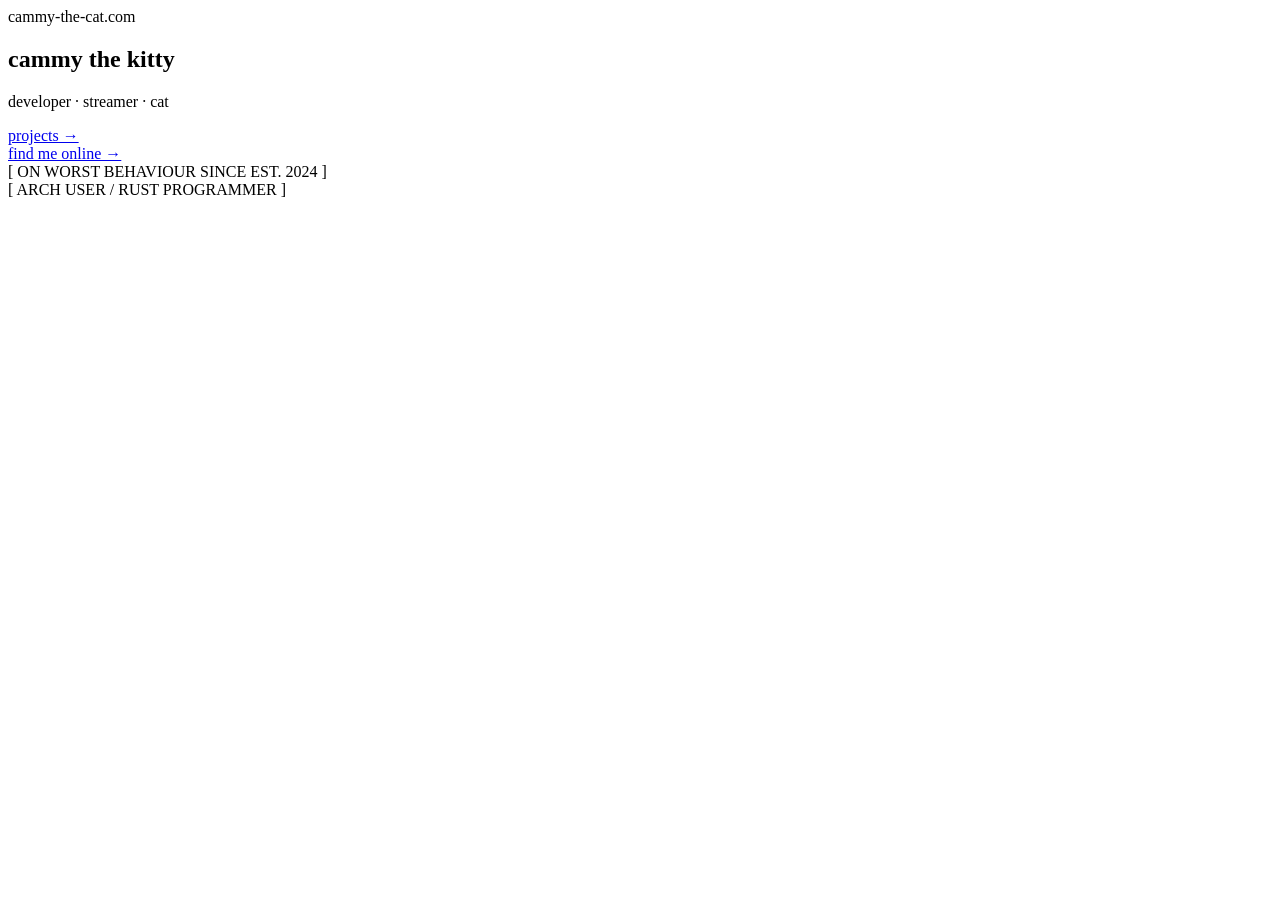
==== index.html @ 35229551 "reverted test" ====
<!DOCTYPE html>
<html lang="en">
<head>
    <meta charset="UTF-8">
    <meta name="viewport" content="width=device-width, initial-scale=1.0">
    <title>cammy-the-cat</title>
    <link rel="icon" href="data:image/svg+xml,<svg xmlns=%22http://www.w3.org/2000/svg%22 viewBox=%220 0 100 100%22><text y=%22.9em%22 font-size=%2290%22>🐱</text></svg>">
    <link rel="preconnect" href="https://fonts.googleapis.com">
    <link href="https://fonts.googleapis.com/css2?family=Space+Mono:ital,wght@0,400;0,700;1,400&family=Syne:wght@700;800&display=swap" rel="stylesheet">
    <link rel="stylesheet" href="style.css">
</head>
<body>
    <div class="noise"></div>
    <div class="grid-overlay"></div>

    <main class="hero">
        <div class="hero-inner">
            <div class="eyebrow">cammy-the-cat.com</div>
            <h2 class="name">
                <span class="name-cammy">cammy</span>
                <span class="name-the">the</span>
                <span class="name-kitty">kitty</span>
            </h2>
            <p class="tagline">developer · streamer · cat</p>
            <div class="cta-row">
                <a href="/projects" class="cta">projects →</a>
            </div>
            <div class="cta-row">
                <a href="/socials" class="cta">find me online →</a>
            </div>
        </div>

        <div class="corner-tag top-left">[ ON WORST BEHAVIOUR SINCE EST. 2024 ]</div>
        <div class="corner-tag bottom-right">[ ARCH USER / RUST PROGRAMMER ]</div>
    </main>
    </script>
</body>
</html>
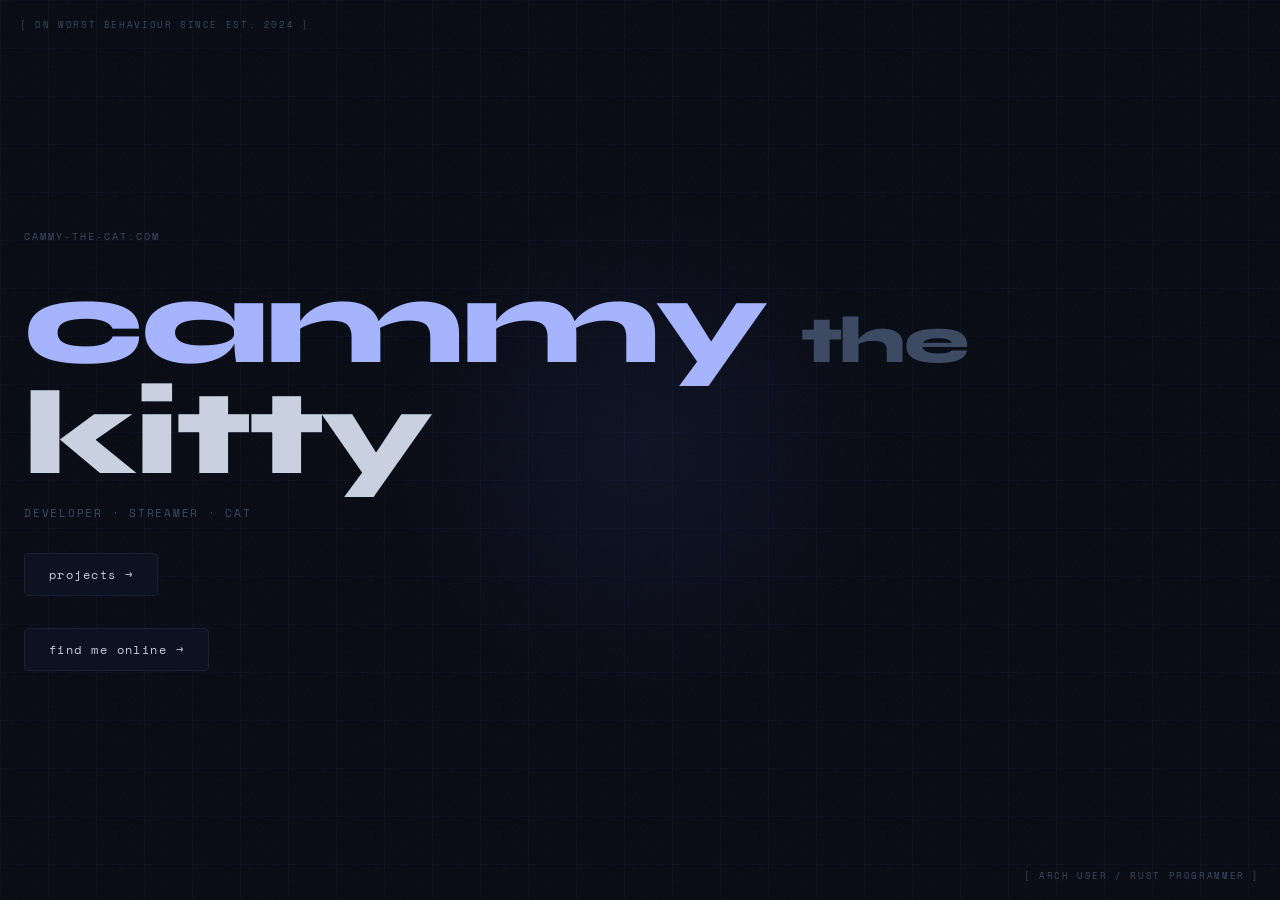
==== commit 1688f761: "Add Lanyard card component and associated styles to display Discord user status" ====
--- a/index.html
+++ b/index.html
@@ -22,6 +22,18 @@
                 <span class="name-kitty">kitty</span>
             </h2>
             <p class="tagline">developer · streamer · cat</p>
+
+            <div class="lanyard-card" id="lanyard-card">
+                <div class="lanyard-avatar-wrap">
+                    <img class="lanyard-avatar" id="lanyard-avatar" src="" alt="avatar">
+                    <span class="lanyard-status-dot" id="lanyard-status-dot"></span>
+                </div>
+                <div class="lanyard-info">
+                    <span class="lanyard-name" id="lanyard-name">camilla</span>
+                    <span class="lanyard-activity" id="lanyard-activity">...</span>
+                </div>
+            </div>
+
             <div class="cta-row">
                 <a href="/projects" class="cta">projects →</a>
             </div>
@@ -33,6 +45,67 @@
         <div class="corner-tag top-left">[ ON WORST BEHAVIOUR SINCE EST. 2024 ]</div>
         <div class="corner-tag bottom-right">[ ARCH USER / RUST PROGRAMMER ]</div>
     </main>
+
+    <script>
+        document.addEventListener('mousemove', e => {
+            document.body.style.setProperty('--mx', e.clientX + 'px');
+            document.body.style.setProperty('--my', e.clientY + 'px');
+        });
+    </script>
+
+    <script>
+        const DISCORD_ID = '1110542429838397471';
+
+        const STATUS_COLORS = {
+            online:  '#43b581',
+            idle:    '#faa61a',
+            dnd:     '#f04747',
+            offline: '#747f8d'
+        };
+
+        async function fetchLanyard() {
+            try {
+                const res = await fetch(`https://api.lanyard.rest/v1/users/${DISCORD_ID}`);
+                const { data } = await res.json();
+                if (!data) return;
+
+                const { discord_user, activities, listening_to_spotify, spotify, discord_status } = data;
+
+                // avatar
+                const avatar = document.getElementById('lanyard-avatar');
+                if (discord_user.avatar) {
+                    avatar.src = `https://cdn.discordapp.com/avatars/${DISCORD_ID}/${discord_user.avatar}.png?size=64`;
+                }
+
+                // status dot
+                const dot = document.getElementById('lanyard-status-dot');
+                dot.style.background = STATUS_COLORS[discord_status] || STATUS_COLORS.offline;
+                if (discord_status === 'idle') dot.style.boxShadow = `0 0 0 2px var(--bg)`;
+
+                // activity text
+                const activity = document.getElementById('lanyard-activity');
+                const customStatus = activities.find(a => a.type === 4);
+
+                if (listening_to_spotify && spotify) {
+                    activity.textContent = `listening to ${spotify.song} by ${spotify.artist}`;
+                } else {
+                    const playing = activities.find(a => a.type === 0);
+                    if (playing) {
+                        activity.textContent = `playing ${playing.name}`;
+                    } else if (customStatus?.state) {
+                        activity.textContent = customStatus.state;
+                    } else {
+                        const labels = { online: 'online', idle: 'away', dnd: 'do not disturb', offline: 'offline' };
+                        activity.textContent = labels[discord_status] || 'offline';
+                    }
+                }
+            } catch (e) {
+                document.getElementById('lanyard-card').style.display = 'none';
+            }
+        }
+
+        fetchLanyard();
+        setInterval(fetchLanyard, 30000);
     </script>
 </body>
 </html>
--- a/style.css
+++ b/style.css
@@ -0,0 +1,602 @@
+/* ─── Variables ──────────────────────────────────────────── */
+:root {
+    --bg:       #080b14;
+    --surface:  #0d1120;
+    --border:   #1a2035;
+    --text:     #c9d1e0;
+    --muted:    #3d4a63;
+    --accent:   #a5b4fc;
+    --accent2:  #6366f1;
+
+    --twitch:   #9147ff;
+    --discord:  #5865f2;
+    --youtube:  #ff0000;
+    --github:   #e6edf3;
+
+    --mx: 50vw;
+    --my: 50vh;
+}
+
+/* ─── Reset ──────────────────────────────────────────────── */
+*, *::before, *::after { box-sizing: border-box; margin: 0; padding: 0; }
+
+html, body {
+    height: 100%;
+    background: var(--bg);
+    color: var(--text);
+    font-family: 'Space Mono', monospace;
+    overflow-x: hidden;
+}
+
+a { color: inherit; text-decoration: none; }
+
+/* ─── Noise texture overlay ──────────────────────────────── */
+.noise {
+    position: fixed;
+    inset: 0;
+    pointer-events: none;
+    z-index: 0;
+    opacity: .035;
+    background-image: url("data:image/svg+xml,%3Csvg viewBox='0 0 256 256' xmlns='http://www.w3.org/2000/svg'%3E%3Cfilter id='noise'%3E%3CfeTurbulence type='fractalNoise' baseFrequency='0.9' numOctaves='4' stitchTiles='stitch'/%3E%3C/filter%3E%3Crect width='100%25' height='100%25' filter='url(%23noise)'/%3E%3C/svg%3E");
+    background-size: 128px;
+}
+
+/* ─── Grid overlay ───────────────────────────────────────── */
+.grid-overlay {
+    position: fixed;
+    inset: 0;
+    pointer-events: none;
+    z-index: 0;
+    background-image:
+        linear-gradient(rgba(99,102,241,.04) 1px, transparent 1px),
+        linear-gradient(90deg, rgba(99,102,241,.04) 1px, transparent 1px);
+    background-size: 48px 48px;
+}
+
+/* ─── Cursor glow ────────────────────────────────────────── */
+body::before {
+    content: '';
+    position: fixed;
+    width: 500px;
+    height: 500px;
+    border-radius: 50%;
+    background: radial-gradient(circle, rgba(99,102,241,.07) 0%, transparent 70%);
+    pointer-events: none;
+    z-index: 0;
+    transform: translate(-50%, -50%);
+    left: var(--mx);
+    top: var(--my);
+    transition: left .12s ease, top .12s ease;
+}
+
+/* ─── Corner tags ────────────────────────────────────────── */
+.corner-tag {
+    position: fixed;
+    font-size: 9px;
+    letter-spacing: .18em;
+    color: var(--muted);
+    font-family: 'Space Mono', monospace;
+    z-index: 10;
+}
+.top-left    { top: 18px; left: 20px; }
+.bottom-right { bottom: 18px; right: 20px; }
+
+/* ══════════════════════════════════════════════════════════ */
+/* HERO PAGE                                                  */
+/* ══════════════════════════════════════════════════════════ */
+.hero {
+    position: relative;
+    z-index: 1;
+    min-height: 100vh;
+    display: flex;
+    align-items: center;
+    justify-content: center;
+    padding: 60px 24px;
+}
+
+.hero-inner {
+    display: flex;
+    flex-direction: column;
+    align-items: flex-start;
+    gap: 24px;
+    animation: heroIn .8s cubic-bezier(.16,1,.3,1) both;
+}
+
+@keyframes heroIn {
+    from { opacity: 0; transform: translateY(24px); }
+    to   { opacity: 1; transform: translateY(0); }
+}
+
+.eyebrow {
+    font-size: 10px;
+    letter-spacing: .2em;
+    color: var(--muted);
+    text-transform: uppercase;
+}
+
+.name {
+    font-family: 'Syne', sans-serif;
+    font-weight: 800;
+    font-size: clamp(64px, 12vw, 120px);
+    line-height: .92;
+    letter-spacing: -.02em;
+}
+
+.name-cammy  { color: var(--accent); }
+.name-sep    { color: var(--accent2); opacity: .5; }
+.name-the    { color: var(--muted); font-size: .55em; }
+.name-kitty  { color: var(--text); }
+
+.tagline {
+    font-size: 11px;
+    letter-spacing: .16em;
+    color: var(--muted);
+    text-transform: uppercase;
+    margin-top: -8px;
+}
+
+.cta {
+    display: inline-flex;
+    align-items: center;
+    gap: 10px;
+    border: 1px solid var(--border);
+    border-radius: 4px;
+    padding: 12px 24px;
+    font-size: 12px;
+    letter-spacing: .12em;
+    color: var(--text);
+    background: var(--surface);
+    transition: all .2s ease;
+    margin-top: 8px;
+    position: relative;
+    overflow: hidden;
+}
+.cta::before {
+    content: '';
+    position: absolute;
+    inset: 0;
+    background: linear-gradient(135deg, rgba(99,102,241,.1), transparent);
+    opacity: 0;
+    transition: opacity .2s;
+}
+.cta:hover {
+    border-color: var(--accent2);
+    color: var(--accent);
+    transform: translateX(4px);
+}
+.cta:hover::before { opacity: 1; }
+.cta-arrow {
+    transition: transform .2s;
+}
+.cta:hover .cta-arrow { transform: translateX(4px); }
+
+/* smaller nav variant */
+.nav-box {
+    display: inline-flex;
+    align-items: center;
+    gap: 6px;
+    border: 1px solid var(--border);
+    border-radius: 4px;
+    padding: 6px 12px;
+    font-size: 9px;
+    letter-spacing: .1em;
+    color: var(--muted);
+    background: transparent;
+    text-decoration: none;
+    transition: all .15s;
+    position: relative;
+}
+.nav-box:hover {
+    border-color: var(--accent2);
+    color: var(--accent);
+    transform: translateX(1px);
+}
+
+/* ══════════════════════════════════════════════════════════ */
+/* SOCIALS PAGE                                               */
+/* ══════════════════════════════════════════════════════════ */
+.socials-page {
+    position: relative;
+    z-index: 1;
+    min-height: 100vh;
+    display: flex;
+    align-items: center;
+    justify-content: center;
+    padding: 60px 24px;
+}
+
+.socials-inner {
+    width: 100%;
+    max-width: 560px;
+    display: flex;
+    flex-direction: column;
+    gap: 32px;
+    animation: heroIn .8s cubic-bezier(.16,1,.3,1) both;
+}
+
+.back-link {
+    font-size: 10px;
+    letter-spacing: .14em;
+    color: var(--muted);
+    transition: color .15s;
+    align-self: flex-start;
+}
+.back-link:hover { color: var(--accent); }
+
+.socials-header { display: flex; flex-direction: column; gap: 6px; }
+
+.socials-title {
+    font-family: 'Syne', sans-serif;
+    font-weight: 800;
+    font-size: clamp(48px, 10vw, 80px);
+    line-height: .9;
+    letter-spacing: -.02em;
+    color: var(--accent);
+}
+
+/* ─── Cards ──────────────────────────────────────────────── */
+.cards {
+    display: flex;
+    flex-direction: column;
+    gap: 10px;
+}
+
+.card {
+    position: relative;
+    display: flex;
+    align-items: center;
+    gap: 18px;
+    padding: 18px 22px;
+    background: var(--surface);
+    border: 1px solid var(--border);
+    border-radius: 6px;
+    cursor: pointer;
+    overflow: hidden;
+    transition: transform .25s cubic-bezier(.16,1,.3,1), border-color .2s;
+    transform-style: preserve-3d;
+}
+
+/* platform accent line */
+.card::before {
+    content: '';
+    position: absolute;
+    left: 0; top: 0; bottom: 0;
+    width: 2px;
+    border-radius: 6px 0 0 6px;
+    transition: opacity .2s;
+    opacity: .7;
+}
+.card[data-platform="twitch"]::before  { background: var(--twitch); }
+.card[data-platform="discord"]::before { background: var(--discord); }
+.card[data-platform="youtube"]::before { background: var(--youtube); }
+.card[data-platform="github"]::before  { background: var(--github); }
+
+.card:hover { border-color: #2a3550; }
+
+.card-glow {
+    position: absolute;
+    inset: 0;
+    opacity: 0;
+    transition: opacity .25s;
+    pointer-events: none;
+}
+.card[data-platform="twitch"]  .card-glow { background: radial-gradient(ellipse at left center, rgba(145,71,255,.08), transparent 60%); }
+.card[data-platform="discord"] .card-glow { background: radial-gradient(ellipse at left center, rgba(88,101,242,.08), transparent 60%); }
+.card[data-platform="youtube"] .card-glow { background: radial-gradient(ellipse at left center, rgba(255,0,0,.06), transparent 60%); }
+.card[data-platform="github"]  .card-glow { background: radial-gradient(ellipse at left center, rgba(230,237,243,.05), transparent 60%); }
+.card:hover .card-glow { opacity: 1; }
+
+.card-icon {
+    flex-shrink: 0;
+    opacity: .7;
+    transition: opacity .2s;
+}
+.card[data-platform="twitch"]  .card-icon { color: var(--twitch); }
+.card[data-platform="discord"] .card-icon { color: var(--discord); }
+.card[data-platform="youtube"] .card-icon { color: var(--youtube); }
+.card[data-platform="github"]  .card-icon { color: var(--github); }
+.card:hover .card-icon { opacity: 1; }
+
+.card-body { flex: 1; min-width: 0; }
+
+.card-platform {
+    font-size: 9px;
+    letter-spacing: .16em;
+    text-transform: uppercase;
+    color: var(--muted);
+    margin-bottom: 3px;
+}
+.card-handle {
+    font-size: 15px;
+    font-weight: 700;
+    color: var(--text);
+    letter-spacing: -.01em;
+    white-space: nowrap;
+    overflow: hidden;
+    text-overflow: ellipsis;
+    transition: color .2s;
+}
+.card:hover .card-handle { color: var(--accent); }
+
+.card-arrow {
+    font-size: 18px;
+    color: var(--muted);
+    flex-shrink: 0;
+    transition: color .2s, transform .2s;
+}
+.card:hover .card-arrow { color: var(--accent); transform: translate(2px, -2px); }
+
+/* ─── Staggered card entrance ────────────────────────────── */
+.card { animation: cardIn .6s cubic-bezier(.16,1,.3,1) both; }
+.card:nth-child(1) { animation-delay: .1s; }
+.card:nth-child(2) { animation-delay: .18s; }
+.card:nth-child(3) { animation-delay: .26s; }
+.card:nth-child(4) { animation-delay: .34s; }
+
+@keyframes cardIn {
+    from { opacity: 0; transform: translateX(-16px); }
+    to   { opacity: 1; transform: translateX(0); }
+}
+
+/* ─── Responsive ─────────────────────────────────────────── */
+@media (max-width: 480px) {
+    .corner-tag { display: none; }
+    .card-handle { font-size: 13px; }
+}
+
+/* ══════════════════════════════════════════════════════════ */
+/* PROJECT CARDS                                              */
+/* ══════════════════════════════════════════════════════════ */
+.proj-card { align-items: flex-start; }
+.proj-card .card-icon { margin-top: 2px; }
+
+.proj-name {
+    font-size: 14px;
+    font-weight: 700;
+    color: var(--text);
+    margin-bottom: 5px;
+    display: flex;
+    align-items: center;
+    gap: 8px;
+    transition: color .2s;
+}
+.card:hover .proj-name { color: var(--accent); }
+
+.proj-badge {
+    font-size: 8px;
+    letter-spacing: .1em;
+    text-transform: uppercase;
+    color: var(--accent2);
+    border: 1px solid rgba(99,102,241,.3);
+    border-radius: 4px;
+    padding: 1px 5px;
+    font-weight: 400;
+}
+
+.proj-desc {
+    font-size: 11px;
+    color: var(--muted);
+    line-height: 1.55;
+    margin-bottom: 10px;
+}
+
+.proj-tags {
+    display: flex;
+    flex-wrap: wrap;
+    gap: 5px;
+}
+.tag {
+    font-size: 9px;
+    letter-spacing: .1em;
+    color: #4a5878;
+    background: #0d1120;
+    border: 1px solid #1a2035;
+    border-radius: 4px;
+    padding: 2px 7px;
+}
+
+.proj-footer {
+    font-size: 10px;
+    color: var(--muted);
+    letter-spacing: .08em;
+    text-align: center;
+    margin-top: -8px;
+}
+
+/* ══════════════════════════════════════════════════════════ */
+/* LANYARD CARD                                               */
+/* ══════════════════════════════════════════════════════════ */
+.lanyard-card {
+    display: flex;
+    align-items: center;
+    gap: 12px;
+    padding: 10px 14px;
+    background: var(--surface);
+    border: 1px solid var(--border);
+    border-radius: 6px;
+    width: fit-content;
+    margin-top: -4px;
+}
+
+.lanyard-avatar-wrap {
+    position: relative;
+    flex-shrink: 0;
+    width: 36px;
+    height: 36px;
+}
+
+.lanyard-avatar {
+    width: 36px;
+    height: 36px;
+    border-radius: 50%;
+    display: block;
+    background: var(--border);
+}
+
+.lanyard-status-dot {
+    position: absolute;
+    bottom: 0;
+    right: 0;
+    width: 11px;
+    height: 11px;
+    border-radius: 50%;
+    border: 2px solid var(--surface);
+    background: #747f8d;
+}
+
+.lanyard-info {
+    display: flex;
+    flex-direction: column;
+    gap: 2px;
+    min-width: 0;
+}
+
+.lanyard-name {
+    font-size: 12px;
+    font-weight: 700;
+    color: var(--text);
+    letter-spacing: .04em;
+}
+
+.lanyard-activity {
+    font-size: 10px;
+    color: var(--muted);
+    letter-spacing: .08em;
+    white-space: nowrap;
+    overflow: hidden;
+    text-overflow: ellipsis;
+    max-width: 220px;
+}
+
+/* ══════════════════════════════════════════════════════════ */
+/* TWITCH WIDGET                                              */
+/* ══════════════════════════════════════════════════════════ */
+.cta-row {
+    display: flex;
+    gap: 10px;
+    flex-wrap: wrap;
+}
+
+.twitch-widget {
+    display: flex;
+    align-items: center;
+    gap: 12px;
+    padding: 10px 16px;
+    border-radius: 6px;
+    border: 1px solid var(--border);
+    background: var(--surface);
+    text-decoration: none;
+    transition: all .2s ease;
+    overflow: hidden;
+    width: fit-content;
+    position: fixed;
+    top: 18px;
+    right: 20px;
+    z-index: 100;
+}
+.twitch-widget::before {
+    content: '';
+    position: absolute;
+    inset: 0;
+    opacity: 0;
+    transition: opacity .2s;
+}
+.twitch-widget:hover { transform: translateY(-2px); }
+
+/* offline state */
+.twitch-offline { border-color: var(--border); }
+.twitch-offline .tw-icon { color: var(--muted); }
+.twitch-offline .tw-status { color: var(--muted); }
+.twitch-offline:hover { border-color: #9147ff; }
+.twitch-offline:hover .tw-icon { color: #9147ff; }
+
+/* live state */
+.twitch-live {
+    border-color: rgba(145, 71, 255, 0.4);
+    background: rgba(145, 71, 255, 0.06);
+}
+.twitch-live::before {
+    background: radial-gradient(ellipse at left, rgba(145,71,255,.1), transparent 70%);
+    opacity: 1;
+}
+.twitch-live .tw-icon { color: #9147ff; }
+.twitch-live .tw-status { color: #bf94ff; font-weight: 700; }
+.twitch-live:hover { border-color: #9147ff; }
+
+.tw-icon { flex-shrink: 0; display: flex; align-items: center; }
+
+.tw-body { display: flex; flex-direction: column; gap: 2px; min-width: 0; }
+
+.tw-status {
+    font-size: 10px;
+    letter-spacing: .12em;
+    text-transform: uppercase;
+    color: var(--muted);
+}
+.tw-detail {
+    font-size: 12px;
+    color: var(--text);
+    white-space: nowrap;
+    overflow: hidden;
+    text-overflow: ellipsis;
+    max-width: 220px;
+}
+
+.tw-live-dot {
+    display: none;
+    width: 7px;
+    height: 7px;
+    border-radius: 50%;
+    background: #9147ff;
+    flex-shrink: 0;
+    animation: pulseAnim 2s infinite;
+}
+
+/* ══════════════════════════════════════════════════════════ */
+/* TWITCH WIDGET — corner tag style                           */
+/* ══════════════════════════════════════════════════════════ */
+.cta-row {
+    display: flex;
+    gap: 10px;
+    flex-wrap: wrap;
+}
+
+.twitch-widget {
+    position: fixed;
+    top: 12px;
+    right: 26px;
+    z-index: 100;
+    display: flex;
+    align-items: center;
+    gap: 7px;
+    text-decoration: none;
+    font-size: 9px;
+    letter-spacing: .18em;
+    font-family: 'Space Mono', monospace;
+    color: var(--muted);
+    transition: color .2s;
+}
+.twitch-widget:hover { color: #9147ff; }
+
+.tw-icon { display: flex; align-items: center; flex-shrink: 0; }
+.tw-icon svg { width: 10px; height: 10px; }
+
+.tw-body { display: flex; gap: 5px; align-items: center; }
+
+.tw-status { text-transform: uppercase; }
+.tw-detail { opacity: .7; }
+
+/* hide detail when offline to keep it minimal like the other tags */
+.twitch-offline .tw-detail { display: none; }
+.twitch-live { color: #9147ff; }
+.twitch-live .tw-detail { display: block; opacity: .8; }
+
+.tw-live-dot {
+    display: none;
+    width: 5px;
+    height: 5px;
+    border-radius: 50%;
+    background: #9147ff;
+    flex-shrink: 0;
+    animation: pulseAnim 2s infinite;
+}
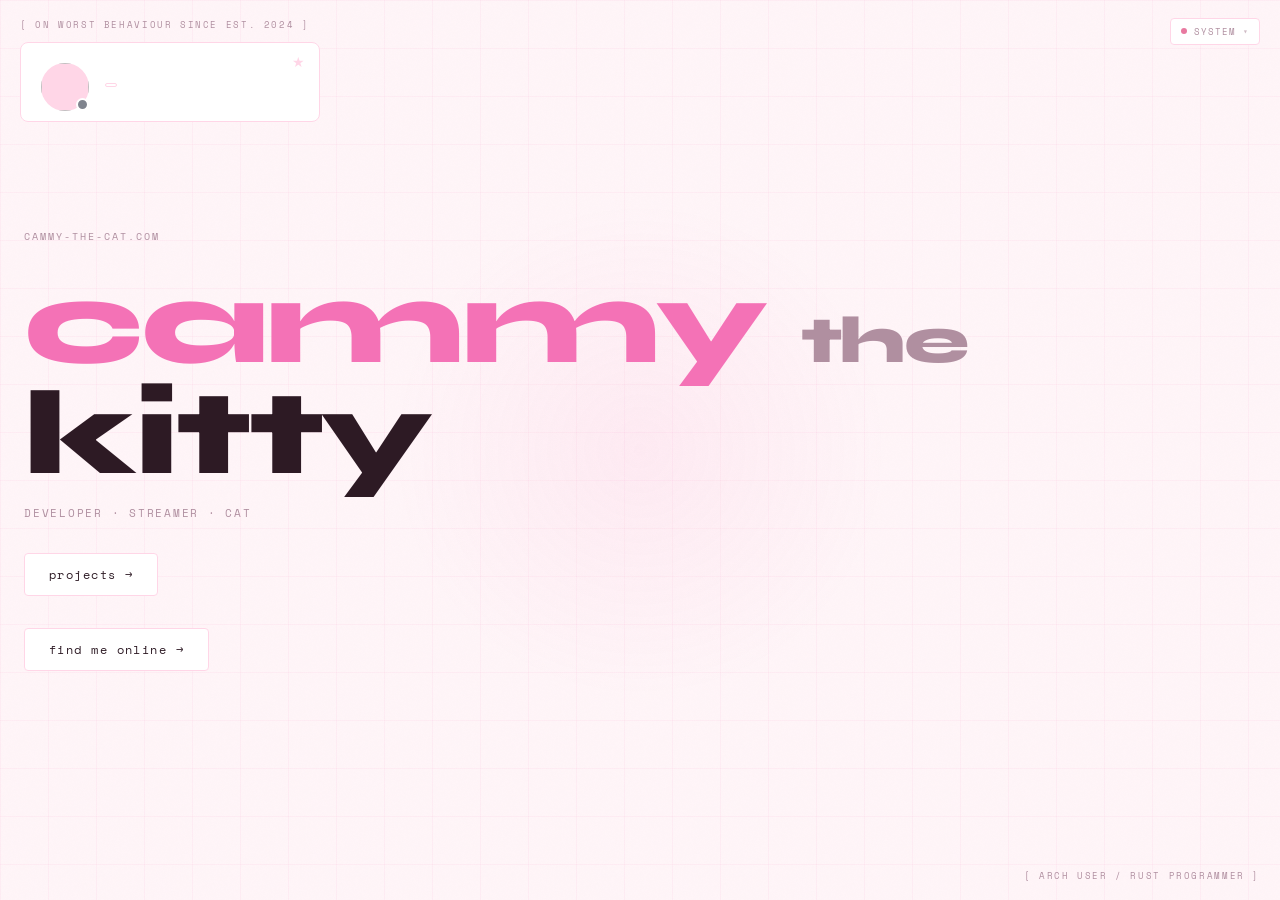
==== commit 1d450f1c: "updated i can't fucking remember tbh" ====
--- a/index.html
+++ b/index.html
@@ -1,13 +1,15 @@
 <!DOCTYPE html>
-<html lang="en">
+<html lang="en" data-flavor="site">
 <head>
     <meta charset="UTF-8">
     <meta name="viewport" content="width=device-width, initial-scale=1.0">
     <title>cammy-the-cat</title>
+    <script src="/theme-init.js"></script>
     <link rel="icon" href="data:image/svg+xml,<svg xmlns=%22http://www.w3.org/2000/svg%22 viewBox=%220 0 100 100%22><text y=%22.9em%22 font-size=%2290%22>🐱</text></svg>">
     <link rel="preconnect" href="https://fonts.googleapis.com">
     <link href="https://fonts.googleapis.com/css2?family=Space+Mono:ital,wght@0,400;0,700;1,400&family=Syne:wght@700;800&display=swap" rel="stylesheet">
     <link rel="stylesheet" href="style.css">
+    <link rel="stylesheet" href="now-playing.css">
 </head>
 <body>
     <div class="noise"></div>
@@ -23,27 +25,17 @@
             </h2>
             <p class="tagline">developer · streamer · cat</p>
 
-            <div class="lanyard-card" id="lanyard-card">
-                <div class="lanyard-avatar-wrap">
-                    <img class="lanyard-avatar" id="lanyard-avatar" src="" alt="avatar">
-                    <span class="lanyard-status-dot" id="lanyard-status-dot"></span>
+            <div class="cta-row">
+                    <a href="/projects" class="cta">projects →</a>
                 </div>
-                <div class="lanyard-info">
-                    <span class="lanyard-name" id="lanyard-name">camilla</span>
-                    <span class="lanyard-activity" id="lanyard-activity">...</span>
+                <div class="cta-row">
+                    <a href="/socials" class="cta">find me online →</a>
                 </div>
-            </div>
-
-            <div class="cta-row">
-                <a href="/projects" class="cta">projects →</a>
-            </div>
-            <div class="cta-row">
-                <a href="/socials" class="cta">find me online →</a>
-            </div>
         </div>
 
         <div class="corner-tag top-left">[ ON WORST BEHAVIOUR SINCE EST. 2024 ]</div>
         <div class="corner-tag bottom-right">[ ARCH USER / RUST PROGRAMMER ]</div>
+    <div id="now-playing" data-user="1110542429838397471"></div>
     </main>
 
     <script>
@@ -52,60 +44,7 @@
             document.body.style.setProperty('--my', e.clientY + 'px');
         });
     </script>
-
-    <script>
-        const DISCORD_ID = '1110542429838397471';
-
-        const STATUS_COLORS = {
-            online:  '#43b581',
-            idle:    '#faa61a',
-            dnd:     '#f04747',
-            offline: '#747f8d'
-        };
-
-        async function fetchLanyard() {
-            try {
-                const res = await fetch(`https://api.lanyard.rest/v1/users/${DISCORD_ID}`);
-                const { data } = await res.json();
-                if (!data) return;
-
-                const { discord_user, activities, listening_to_spotify, spotify, discord_status } = data;
-
-                // avatar
-                const avatar = document.getElementById('lanyard-avatar');
-                if (discord_user.avatar) {
-                    avatar.src = `https://cdn.discordapp.com/avatars/${DISCORD_ID}/${discord_user.avatar}.png?size=64`;
-                }
-
-                // status dot
-                const dot = document.getElementById('lanyard-status-dot');
-                dot.style.background = STATUS_COLORS[discord_status] || STATUS_COLORS.offline;
-                if (discord_status === 'idle') dot.style.boxShadow = `0 0 0 2px var(--bg)`;
-
-                // activity text
-                const activity = document.getElementById('lanyard-activity');
-                const customStatus = activities.find(a => a.type === 4);
-
-                if (listening_to_spotify && spotify) {
-                    activity.textContent = `listening to ${spotify.song} by ${spotify.artist}`;
-                } else {
-                    const playing = activities.find(a => a.type === 0);
-                    if (playing) {
-                        activity.textContent = `playing ${playing.name}`;
-                    } else if (customStatus?.state) {
-                        activity.textContent = customStatus.state;
-                    } else {
-                        const labels = { online: 'online', idle: 'away', dnd: 'do not disturb', offline: 'offline' };
-                        activity.textContent = labels[discord_status] || 'offline';
-                    }
-                }
-            } catch (e) {
-                document.getElementById('lanyard-card').style.display = 'none';
-            }
-        }
-
-        fetchLanyard();
-        setInterval(fetchLanyard, 30000);
-    </script>
+    <script src="now-playing.js"></script>
+    <script src="theme.js"></script>
 </body>
 </html>
--- a/style.css
+++ b/style.css
@@ -1,5 +1,59 @@
 /* ─── Variables ──────────────────────────────────────────── */
+/* Light theme (default) */
 :root {
+    --bg:       #fff5f8;
+    --surface:  #ffffff;
+    --border:   #ffd6e7;
+    --text:     #2d1a24;
+    --muted:    #b08fa0;
+    --accent:   #f472b6;
+    --accent2:  #e879a0;
+    --accent3:  #fbbfda;
+    --accent-rgb:  244,114,182;
+    --accent2-rgb: 232,121,160;
+    --github-rgb:  36,41,46;
+
+    --tag-bg:        #fff0f6;
+    --tag-color:     var(--accent2);
+    --row-divider:   #fff0f6;
+    --surface-hover: #fff5f8;
+
+    --twitch:   #9147ff;
+    --discord:  #5865f2;
+    --youtube:  #ff0000;
+    --github:   #24292e;
+
+    --mx: 50vw;
+    --my: 50vh;
+}
+
+/* Dark theme — applied when the OS prefers dark and the user hasn't
+   explicitly forced "light", OR when the user explicitly picks "dark"
+   from the menu (the block below handles that case unconditionally). */
+@media (prefers-color-scheme: dark) {
+    :root:not([data-theme="light"]) {
+        --bg:       #080b14;
+        --surface:  #0d1120;
+        --border:   #1a2035;
+        --text:     #c9d1e0;
+        --muted:    #3d4a63;
+        --accent:   #a5b4fc;
+        --accent2:  #6366f1;
+        --accent3:  #454f7a;
+        --accent-rgb:  165,180,252;
+        --accent2-rgb: 99,102,241;
+        --github-rgb:  230,237,243;
+
+        --tag-bg:        var(--surface);
+        --tag-color:     #4a5878;
+        --row-divider:   var(--border);
+        --surface-hover: #11162a;
+
+        --github:   #e6edf3;
+    }
+}
+
+:root[data-theme="dark"] {
     --bg:       #080b14;
     --surface:  #0d1120;
     --border:   #1a2035;
@@ -7,14 +61,17 @@
     --muted:    #3d4a63;
     --accent:   #a5b4fc;
     --accent2:  #6366f1;
-
-    --twitch:   #9147ff;
-    --discord:  #5865f2;
-    --youtube:  #ff0000;
+    --accent3:  #454f7a;
+    --accent-rgb:  165,180,252;
+    --accent2-rgb: 99,102,241;
+    --github-rgb:  230,237,243;
+
+    --tag-bg:        var(--surface);
+    --tag-color:     #4a5878;
+    --row-divider:   var(--border);
+    --surface-hover: #11162a;
+
     --github:   #e6edf3;
-
-    --mx: 50vw;
-    --my: 50vh;
 }
 
 /* ─── Reset ──────────────────────────────────────────────── */
@@ -36,7 +93,7 @@
     inset: 0;
     pointer-events: none;
     z-index: 0;
-    opacity: .035;
+    opacity: .02;
     background-image: url("data:image/svg+xml,%3Csvg viewBox='0 0 256 256' xmlns='http://www.w3.org/2000/svg'%3E%3Cfilter id='noise'%3E%3CfeTurbulence type='fractalNoise' baseFrequency='0.9' numOctaves='4' stitchTiles='stitch'/%3E%3C/filter%3E%3Crect width='100%25' height='100%25' filter='url(%23noise)'/%3E%3C/svg%3E");
     background-size: 128px;
 }
@@ -48,8 +105,8 @@
     pointer-events: none;
     z-index: 0;
     background-image:
-        linear-gradient(rgba(99,102,241,.04) 1px, transparent 1px),
-        linear-gradient(90deg, rgba(99,102,241,.04) 1px, transparent 1px);
+        linear-gradient(rgba(244,114,182,.06) 1px, transparent 1px),
+        linear-gradient(90deg, rgba(244,114,182,.06) 1px, transparent 1px);
     background-size: 48px 48px;
 }
 
@@ -60,7 +117,7 @@
     width: 500px;
     height: 500px;
     border-radius: 50%;
-    background: radial-gradient(circle, rgba(99,102,241,.07) 0%, transparent 70%);
+    background: radial-gradient(circle, rgba(244,114,182,.08) 0%, transparent 70%);
     pointer-events: none;
     z-index: 0;
     transform: translate(-50%, -50%);
@@ -78,7 +135,7 @@
     font-family: 'Space Mono', monospace;
     z-index: 10;
 }
-.top-left    { top: 18px; left: 20px; }
+.top-left     { top: 18px; left: 20px; }
 .bottom-right { bottom: 18px; right: 20px; }
 
 /* ══════════════════════════════════════════════════════════ */
@@ -123,7 +180,7 @@
 }
 
 .name-cammy  { color: var(--accent); }
-.name-sep    { color: var(--accent2); opacity: .5; }
+.name-sep    { color: var(--accent3); opacity: .8; }
 .name-the    { color: var(--muted); font-size: .55em; }
 .name-kitty  { color: var(--text); }
 
@@ -155,19 +212,17 @@
     content: '';
     position: absolute;
     inset: 0;
-    background: linear-gradient(135deg, rgba(99,102,241,.1), transparent);
+    background: linear-gradient(135deg, rgba(var(--accent-rgb),.08), transparent);
     opacity: 0;
     transition: opacity .2s;
 }
 .cta:hover {
     border-color: var(--accent2);
-    color: var(--accent);
+    color: var(--accent2);
     transform: translateX(4px);
 }
 .cta:hover::before { opacity: 1; }
-.cta-arrow {
-    transition: transform .2s;
-}
+.cta-arrow { transition: transform .2s; }
 .cta:hover .cta-arrow { transform: translateX(4px); }
 
 /* smaller nav variant */
@@ -188,7 +243,7 @@
 }
 .nav-box:hover {
     border-color: var(--accent2);
-    color: var(--accent);
+    color: var(--accent2);
     transform: translateX(1px);
 }
 
@@ -271,7 +326,7 @@
 .card[data-platform="youtube"]::before { background: var(--youtube); }
 .card[data-platform="github"]::before  { background: var(--github); }
 
-.card:hover { border-color: #2a3550; }
+.card:hover { border-color: var(--accent3); }
 
 .card-glow {
     position: absolute;
@@ -280,15 +335,15 @@
     transition: opacity .25s;
     pointer-events: none;
 }
-.card[data-platform="twitch"]  .card-glow { background: radial-gradient(ellipse at left center, rgba(145,71,255,.08), transparent 60%); }
-.card[data-platform="discord"] .card-glow { background: radial-gradient(ellipse at left center, rgba(88,101,242,.08), transparent 60%); }
-.card[data-platform="youtube"] .card-glow { background: radial-gradient(ellipse at left center, rgba(255,0,0,.06), transparent 60%); }
-.card[data-platform="github"]  .card-glow { background: radial-gradient(ellipse at left center, rgba(230,237,243,.05), transparent 60%); }
+.card[data-platform="twitch"]  .card-glow { background: radial-gradient(ellipse at left center, rgba(145,71,255,.06), transparent 60%); }
+.card[data-platform="discord"] .card-glow { background: radial-gradient(ellipse at left center, rgba(88,101,242,.06), transparent 60%); }
+.card[data-platform="youtube"] .card-glow { background: radial-gradient(ellipse at left center, rgba(255,0,0,.05), transparent 60%); }
+.card[data-platform="github"]  .card-glow { background: radial-gradient(ellipse at left center, rgba(var(--github-rgb),.05), transparent 60%); }
 .card:hover .card-glow { opacity: 1; }
 
 .card-icon {
     flex-shrink: 0;
-    opacity: .7;
+    opacity: .65;
     transition: opacity .2s;
 }
 .card[data-platform="twitch"]  .card-icon { color: var(--twitch); }
@@ -316,7 +371,7 @@
     text-overflow: ellipsis;
     transition: color .2s;
 }
-.card:hover .card-handle { color: var(--accent); }
+.card:hover .card-handle { color: var(--accent2); }
 
 .card-arrow {
     font-size: 18px;
@@ -360,14 +415,14 @@
     gap: 8px;
     transition: color .2s;
 }
-.card:hover .proj-name { color: var(--accent); }
+.card:hover .proj-name { color: var(--accent2); }
 
 .proj-badge {
     font-size: 8px;
     letter-spacing: .1em;
     text-transform: uppercase;
     color: var(--accent2);
-    border: 1px solid rgba(99,102,241,.3);
+    border: 1px solid var(--accent3);
     border-radius: 4px;
     padding: 1px 5px;
     font-weight: 400;
@@ -388,9 +443,9 @@
 .tag {
     font-size: 9px;
     letter-spacing: .1em;
-    color: #4a5878;
-    background: #0d1120;
-    border: 1px solid #1a2035;
+    color: var(--tag-color);
+    background: var(--tag-bg);
+    border: 1px solid var(--border);
     border-radius: 4px;
     padding: 2px 7px;
 }
@@ -469,7 +524,7 @@
 }
 
 /* ══════════════════════════════════════════════════════════ */
-/* TWITCH WIDGET                                              */
+/* CTA ROW                                                    */
 /* ══════════════════════════════════════════════════════════ */
 .cta-row {
     display: flex;
@@ -477,126 +532,131 @@
     flex-wrap: wrap;
 }
 
-.twitch-widget {
-    display: flex;
-    align-items: center;
-    gap: 12px;
-    padding: 10px 16px;
-    border-radius: 6px;
+/* ══════════════════════════════════════════════════════════ */
+/* MAIN CONTENT SPLIT                                         */
+/* ══════════════════════════════════════════════════════════ */
+.main-content-split {
+    display: flex;
+    flex-direction: row;
+    align-items: flex-start;
+    gap: 24px;
+    flex-wrap: wrap;
+}
+
+.left-buttons-col {
+    display: flex;
+    flex-direction: column;
+    gap: 10px;
+}
+
+/* ─── Lanyard positioned under top-left corner tag ───────── */
+#now-playing {
+    position: fixed;
+    top: 42px;
+    left: 20px;
+    z-index: 10;
+}
+/* ══════════════════════════════════════════════════════════ */
+/* THEME TOGGLE                                               */
+/* ══════════════════════════════════════════════════════════ */
+.theme-toggle {
+    position: fixed;
+    top: 16px;
+    right: 20px;
+    z-index: 30;
+    font-family: 'Space Mono', monospace;
+}
+
+.theme-toggle-btn {
+    display: inline-flex;
+    align-items: center;
+    gap: 7px;
+    background: var(--surface);
     border: 1px solid var(--border);
-    background: var(--surface);
-    text-decoration: none;
-    transition: all .2s ease;
-    overflow: hidden;
-    width: fit-content;
-    position: fixed;
-    top: 18px;
-    right: 20px;
-    z-index: 100;
-}
-.twitch-widget::before {
-    content: '';
-    position: absolute;
-    inset: 0;
-    opacity: 0;
-    transition: opacity .2s;
-}
-.twitch-widget:hover { transform: translateY(-2px); }
-
-/* offline state */
-.twitch-offline { border-color: var(--border); }
-.twitch-offline .tw-icon { color: var(--muted); }
-.twitch-offline .tw-status { color: var(--muted); }
-.twitch-offline:hover { border-color: #9147ff; }
-.twitch-offline:hover .tw-icon { color: #9147ff; }
-
-/* live state */
-.twitch-live {
-    border-color: rgba(145, 71, 255, 0.4);
-    background: rgba(145, 71, 255, 0.06);
-}
-.twitch-live::before {
-    background: radial-gradient(ellipse at left, rgba(145,71,255,.1), transparent 70%);
-    opacity: 1;
-}
-.twitch-live .tw-icon { color: #9147ff; }
-.twitch-live .tw-status { color: #bf94ff; font-weight: 700; }
-.twitch-live:hover { border-color: #9147ff; }
-
-.tw-icon { flex-shrink: 0; display: flex; align-items: center; }
-
-.tw-body { display: flex; flex-direction: column; gap: 2px; min-width: 0; }
-
-.tw-status {
-    font-size: 10px;
+    border-radius: 4px;
+    padding: 6px 10px;
+    font-size: 9px;
     letter-spacing: .12em;
     text-transform: uppercase;
     color: var(--muted);
-}
-.tw-detail {
-    font-size: 12px;
-    color: var(--text);
-    white-space: nowrap;
-    overflow: hidden;
-    text-overflow: ellipsis;
-    max-width: 220px;
-}
-
-.tw-live-dot {
-    display: none;
-    width: 7px;
-    height: 7px;
+    font-family: inherit;
+    cursor: pointer;
+    transition: border-color .15s, color .15s, transform .15s;
+}
+.theme-toggle-btn:hover,
+.theme-toggle-btn[aria-expanded="true"] {
+    border-color: var(--accent2);
+    color: var(--accent);
+}
+
+.theme-toggle-dot {
+    width: 6px;
+    height: 6px;
     border-radius: 50%;
-    background: #9147ff;
+    background: var(--accent2);
     flex-shrink: 0;
-    animation: pulseAnim 2s infinite;
-}
-
-/* ══════════════════════════════════════════════════════════ */
-/* TWITCH WIDGET — corner tag style                           */
-/* ══════════════════════════════════════════════════════════ */
-.cta-row {
-    display: flex;
+}
+
+.theme-toggle-caret {
+    font-size: 8px;
+    opacity: .6;
+    transition: transform .15s;
+}
+.theme-toggle-btn[aria-expanded="true"] .theme-toggle-caret { transform: rotate(180deg); }
+
+.theme-menu {
+    position: absolute;
+    top: calc(100% + 6px);
+    right: 0;
+    min-width: 132px;
+    background: var(--surface);
+    border: 1px solid var(--border);
+    border-radius: 6px;
+    padding: 4px;
+    display: flex;
+    flex-direction: column;
+    gap: 2px;
+    box-shadow: 0 12px 28px rgba(0,0,0,.22);
+    opacity: 0;
+    visibility: hidden;
+    transform: translateY(-4px);
+    transition: opacity .15s ease, transform .15s ease, visibility .15s;
+}
+.theme-menu.open {
+    opacity: 1;
+    visibility: visible;
+    transform: translateY(0);
+}
+
+.theme-option {
+    display: flex;
+    align-items: center;
+    justify-content: space-between;
     gap: 10px;
-    flex-wrap: wrap;
-}
-
-.twitch-widget {
-    position: fixed;
-    top: 12px;
-    right: 26px;
-    z-index: 100;
-    display: flex;
-    align-items: center;
-    gap: 7px;
-    text-decoration: none;
-    font-size: 9px;
-    letter-spacing: .18em;
-    font-family: 'Space Mono', monospace;
-    color: var(--muted);
-    transition: color .2s;
-}
-.twitch-widget:hover { color: #9147ff; }
-
-.tw-icon { display: flex; align-items: center; flex-shrink: 0; }
-.tw-icon svg { width: 10px; height: 10px; }
-
-.tw-body { display: flex; gap: 5px; align-items: center; }
-
-.tw-status { text-transform: uppercase; }
-.tw-detail { opacity: .7; }
-
-/* hide detail when offline to keep it minimal like the other tags */
-.twitch-offline .tw-detail { display: none; }
-.twitch-live { color: #9147ff; }
-.twitch-live .tw-detail { display: block; opacity: .8; }
-
-.tw-live-dot {
-    display: none;
-    width: 5px;
-    height: 5px;
-    border-radius: 50%;
-    background: #9147ff;
-    flex-shrink: 0;
-    animation: pulseAnim 2s infinite;
+    background: transparent;
+    border: none;
+    border-radius: 3px;
+    padding: 7px 9px;
+    font-size: 10px;
+    letter-spacing: .1em;
+    text-transform: uppercase;
+    color: var(--muted);
+    font-family: inherit;
+    cursor: pointer;
+    text-align: left;
+    transition: background .12s, color .12s;
+}
+.theme-option:hover { background: var(--bg); color: var(--text); }
+.theme-option[aria-checked="true"] { color: var(--accent); }
+.theme-option-check {
+    font-size: 10px;
+    opacity: 0;
+    color: var(--accent);
+}
+.theme-option[aria-checked="true"] .theme-option-check { opacity: 1; }
+
+@media (max-width: 480px) {
+    .theme-toggle { top: 14px; right: 14px; }
+    .theme-toggle-btn span:not(.theme-toggle-caret):not(.theme-toggle-dot) { display: none; }
+    .theme-toggle-btn { padding: 7px; }
 }
--- a/now-playing.css
+++ b/now-playing.css
@@ -0,0 +1,265 @@
+/* ─── Presence card ──────────────────────────────────────── */
+.presence-card {
+    display: inline-flex;
+    flex-direction: column;
+    background: var(--surface);
+    border: 1px solid var(--border);
+    border-radius: 8px;
+    overflow: visible;
+    width: 300px;
+    font-family: 'Space Mono', monospace;
+    position: relative;
+}
+
+.presence-card > * {
+    border-radius: inherit;
+}
+
+.presence-card.has-profile-grad::before {
+    content: '';
+    display: block;
+    height: 4px;
+    background: linear-gradient(90deg,
+        rgb(var(--pc-grad-1-rgb, 244,114,182)),
+        rgb(var(--pc-grad-2-rgb, 232,121,160)));
+}
+
+/* ─── Head ───────────────────────────────────────────────── */
+.pc-head {
+    overflow: visible;
+    display: flex;
+    align-items: center;
+    gap: 10px;
+    padding: 12px 20px 10px;
+    position: relative;
+}
+
+.pc-avatar {
+    position: relative;
+    flex-shrink: 0;
+    width: 48px;
+    height: 48px;
+}
+
+.pc-av-img {
+    width: 48px;
+    height: 48px;
+    border-radius: 50%;
+    display: block;
+    object-fit: cover;
+    background: var(--border);
+    position: relative;
+    z-index: 1;
+}
+
+.pc-av-deco {
+    position: absolute;
+    top: -14px;
+    left: 50%;
+    transform: translateX(-50%);
+    width: 80px;
+    height: auto;
+    object-fit: contain;
+    pointer-events: none;
+    z-index: 2;
+}
+
+.pc-head {
+    padding-top: 20px;
+}
+
+.pc-status {
+    position: absolute;
+    bottom: 0;
+    right: 0;
+    width: 13px;
+    height: 13px;
+    border-radius: 50%;
+    border: 2px solid var(--surface);
+    background: #80848e;
+    z-index: 3;
+}
+
+.presence-card[data-status="online"]  .pc-status { background: #23a55a; }
+.presence-card[data-status="idle"]    .pc-status { background: #f0b232; }
+.presence-card[data-status="dnd"]     .pc-status { background: #f23f43; }
+.presence-card[data-status="offline"] .pc-status { background: #80848e; }
+
+.pc-id {
+    display: flex;
+    flex-direction: column;
+    gap: 1px;
+    min-width: 0;
+    flex: 1;
+}
+
+.pc-name-row {
+    display: flex;
+    align-items: center;
+    gap: 6px;
+    min-width: 0;
+}
+
+.pc-name {
+    font-size: 13px;
+    font-weight: 700;
+    color: var(--text);
+    white-space: nowrap;
+    overflow: hidden;
+    text-overflow: ellipsis;
+}
+
+.pc-name.is-gradient {
+    background-clip: text;
+    -webkit-background-clip: text;
+    -webkit-text-fill-color: transparent;
+}
+
+.pc-tag {
+    display: inline-flex;
+    align-items: center;
+    gap: 3px;
+    font-size: 9px;
+    letter-spacing: .08em;
+    color: var(--accent2);
+    border: 1px solid var(--border);
+    border-radius: 4px;
+    padding: 1px 5px;
+    white-space: nowrap;
+    flex-shrink: 0;
+}
+
+.pc-tag-badge { height: 12px; width: auto; }
+
+.pc-sub-row {
+    display: flex;
+    align-items: center;
+    gap: 6px;
+    min-width: 0;
+}
+
+.pc-user {
+    font-size: 10px;
+    color: var(--muted);
+    white-space: nowrap;
+    overflow: hidden;
+    text-overflow: ellipsis;
+}
+
+.pc-platforms { display: flex; gap: 3px; align-items: center; flex-shrink: 0; }
+.pc-plat { display: inline-flex; color: var(--muted); opacity: .7; }
+.pc-plat svg { width: 12px; height: 12px; }
+
+.pc-meta { font-size: 10px; color: var(--muted); margin-top: 1px; }
+
+.pc-badges {
+    display: flex;
+    gap: 3px;
+    align-items: center;
+    flex-wrap: wrap;
+    margin-top: 3px;
+}
+.pc-badge { width: 16px; height: 16px; object-fit: contain; }
+.pc-badge-link { display: inline-flex; }
+
+/* ─── Star / wishlist ────────────────────────────────────── */
+.pc-star {
+    position: absolute;
+    top: 10px;
+    right: 12px;
+    background: none;
+    border: none;
+    cursor: pointer;
+    font-size: 14px;
+    color: var(--border);
+    padding: 2px;
+    transition: color .15s;
+    line-height: 1;
+}
+.pc-star:hover, .pc-star.on { color: var(--accent); }
+
+/* ─── Sections ───────────────────────────────────────────── */
+.pc-sections { display: flex; flex-direction: column; }
+.presence-card.has-sections .pc-sections { border-top: 1px solid var(--border); }
+
+.pc-row {
+    display: flex;
+    align-items: center;
+    gap: 10px;
+    padding: 8px 14px;
+    font-size: 11px;
+    text-decoration: none;
+    color: inherit;
+    transition: background .15s;
+}
+.pc-row + .pc-row { border-top: 1px solid var(--row-divider); }
+a.pc-row:hover { background: var(--surface-hover); }
+
+.pc-row--stack { flex-direction: column; align-items: stretch; gap: 6px; }
+.pc-row-link { display: flex; align-items: center; gap: 10px; }
+
+.pc-dot {
+    width: 6px;
+    height: 6px;
+    border-radius: 50%;
+    background: var(--accent);
+    flex-shrink: 0;
+}
+.presence-card[data-status="online"]  .pc-dot { background: #23a55a; }
+.presence-card[data-status="idle"]    .pc-dot { background: #f0b232; }
+.presence-card[data-status="dnd"]     .pc-dot { background: #f23f43; }
+.pc-stream .pc-dot { background: #9147ff; }
+
+.pc-row-ic-img {
+    width: 36px; height: 36px;
+    border-radius: 6px; object-fit: cover; flex-shrink: 0;
+}
+.pc-ic-wrap { position: relative; flex-shrink: 0; width: 36px; height: 36px; }
+.pc-ic-badge {
+    position: absolute; bottom: -3px; right: -3px;
+    width: 14px; height: 14px;
+    border-radius: 50%; border: 2px solid var(--surface); object-fit: cover;
+}
+
+.pc-row-text { display: flex; flex-direction: column; gap: 1px; min-width: 0; flex: 1; }
+.pc-row-kind { font-size: 9px; letter-spacing: .12em; text-transform: uppercase; color: var(--muted); }
+.pc-row-title { font-size: 12px; font-weight: 700; color: var(--text); white-space: nowrap; overflow: hidden; text-overflow: ellipsis; }
+.pc-row-sub { font-size: 10px; color: var(--muted); white-space: nowrap; overflow: hidden; text-overflow: ellipsis; }
+.pc-row-elapsed { font-size: 9px; color: var(--muted); margin-top: 1px; }
+
+/* ─── Custom status ──────────────────────────────────────── */
+.pc-custom { gap: 7px; }
+.pc-emoji { width: 16px; height: 16px; object-fit: contain; flex-shrink: 0; }
+.pc-custom-text { font-size: 11px; color: var(--text); white-space: nowrap; overflow: hidden; text-overflow: ellipsis; }
+
+/* ─── Spotify ────────────────────────────────────────────── */
+.pc-art { width: 38px; height: 38px; border-radius: 4px; object-fit: cover; flex-shrink: 0; }
+
+.pc-progress { display: flex; flex-direction: column; gap: 3px; margin-top: 4px; }
+.pc-bar { height: 3px; background: var(--border); border-radius: 2px; overflow: hidden; }
+.pc-fill {
+    height: 100%;
+    background: rgb(var(--np-accent, 244,114,182));
+    border-radius: 2px;
+    transition: width .9s linear;
+}
+.pc-times { display: flex; justify-content: space-between; font-size: 9px; color: var(--muted); }
+
+/* ─── Activity buttons ───────────────────────────────────── */
+.pc-buttons { display: flex; gap: 6px; flex-wrap: wrap; }
+.pc-btn {
+    font-size: 9px; letter-spacing: .08em;
+    color: var(--accent2); border: 1px solid var(--border);
+    border-radius: 4px; padding: 3px 8px;
+    font-family: 'Space Mono', monospace;
+}
+
+/* ─── Wishlist ───────────────────────────────────────────── */
+.pc-wishlist { display: none; flex-direction: column; gap: 6px; padding: 10px 14px; border-top: 1px solid var(--border); }
+.presence-card.show-wishlist .pc-wishlist { display: flex; }
+.pc-wishlist-title { font-size: 9px; letter-spacing: .14em; text-transform: uppercase; color: var(--muted); margin-bottom: 2px; }
+.pc-wl-item { display: flex; align-items: center; gap: 8px; font-size: 11px; color: var(--text); text-decoration: none; transition: color .15s; }
+a.pc-wl-item:hover { color: var(--accent); }
+.pc-wl-ic { width: 18px; height: 18px; object-fit: contain; flex-shrink: 0; }
+.pc-wl-name { white-space: nowrap; overflow: hidden; text-overflow: ellipsis; }
+.pc-wl-empty { font-size: 11px; color: var(--muted); }
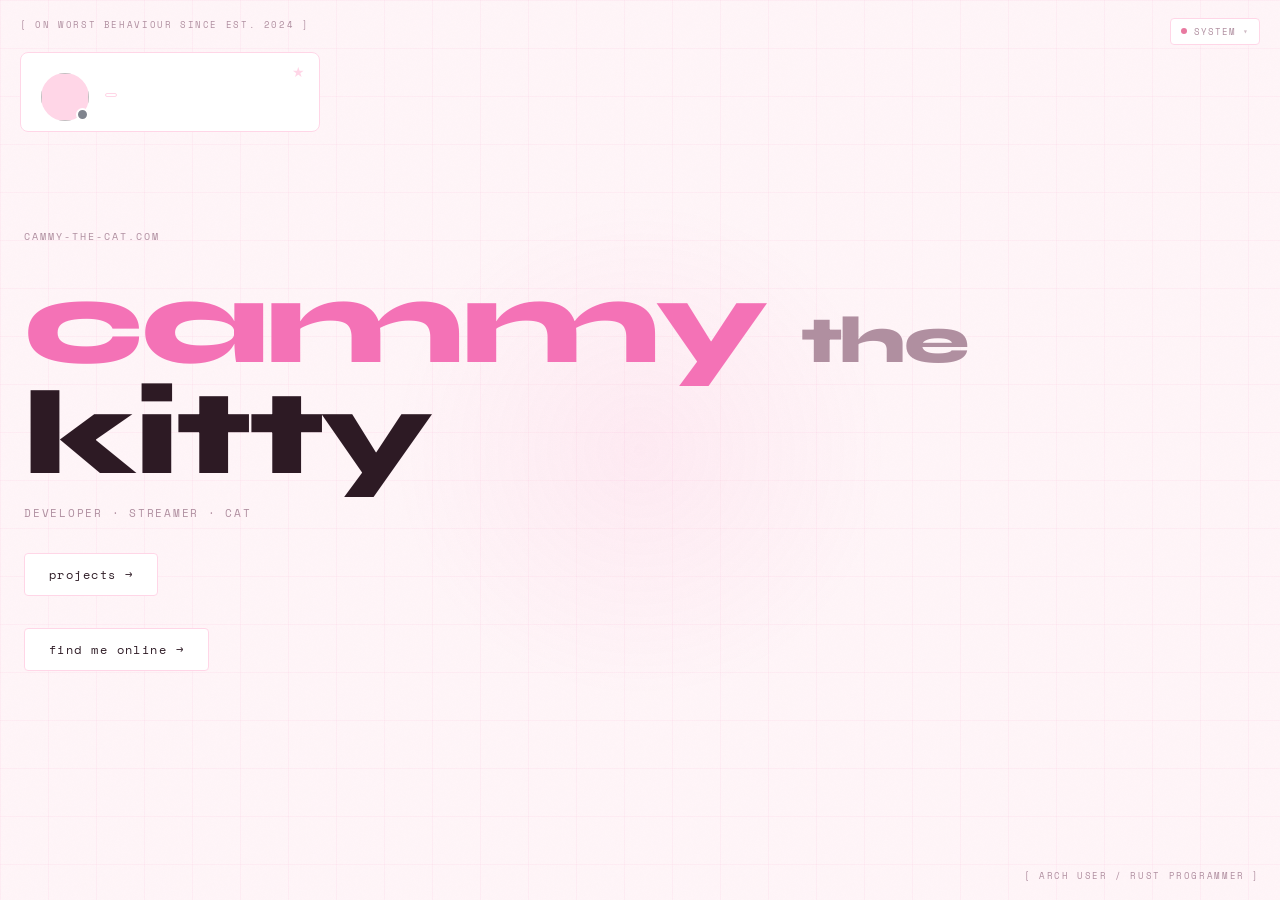
==== commit db8d0567: "index.html added <meta name="description"> tag — fixes the SEO hit added onerror guards on both them" ====
--- a/index.html
+++ b/index.html
@@ -4,7 +4,8 @@
     <meta charset="UTF-8">
     <meta name="viewport" content="width=device-width, initial-scale=1.0">
     <title>cammy-the-cat</title>
-    <script src="/theme-init.js"></script>
+    <meta name="description" content="cammy the kitty — developer, streamer, and cat. arch linux enthusiast building things on the internet.">
+    <script src="/theme-init.js" onerror="console.warn('theme-init.js not found')"></script>
     <link rel="icon" href="data:image/svg+xml,<svg xmlns=%22http://www.w3.org/2000/svg%22 viewBox=%220 0 100 100%22><text y=%22.9em%22 font-size=%2290%22>🐱</text></svg>">
     <link rel="preconnect" href="https://fonts.googleapis.com">
     <link href="https://fonts.googleapis.com/css2?family=Space+Mono:ital,wght@0,400;0,700;1,400&family=Syne:wght@700;800&display=swap" rel="stylesheet">
@@ -45,6 +46,6 @@
         });
     </script>
     <script src="now-playing.js"></script>
-    <script src="theme.js"></script>
+    <script src="theme.js" onerror="console.warn('theme.js not found')"></script>
 </body>
 </html>
--- a/style.css
+++ b/style.css
@@ -552,7 +552,7 @@
 /* ─── Lanyard positioned under top-left corner tag ───────── */
 #now-playing {
     position: fixed;
-    top: 42px;
+    top: 52px;   /* was 42px — extra 10px clears the av-deco bleed-up */
     left: 20px;
     z-index: 10;
 }
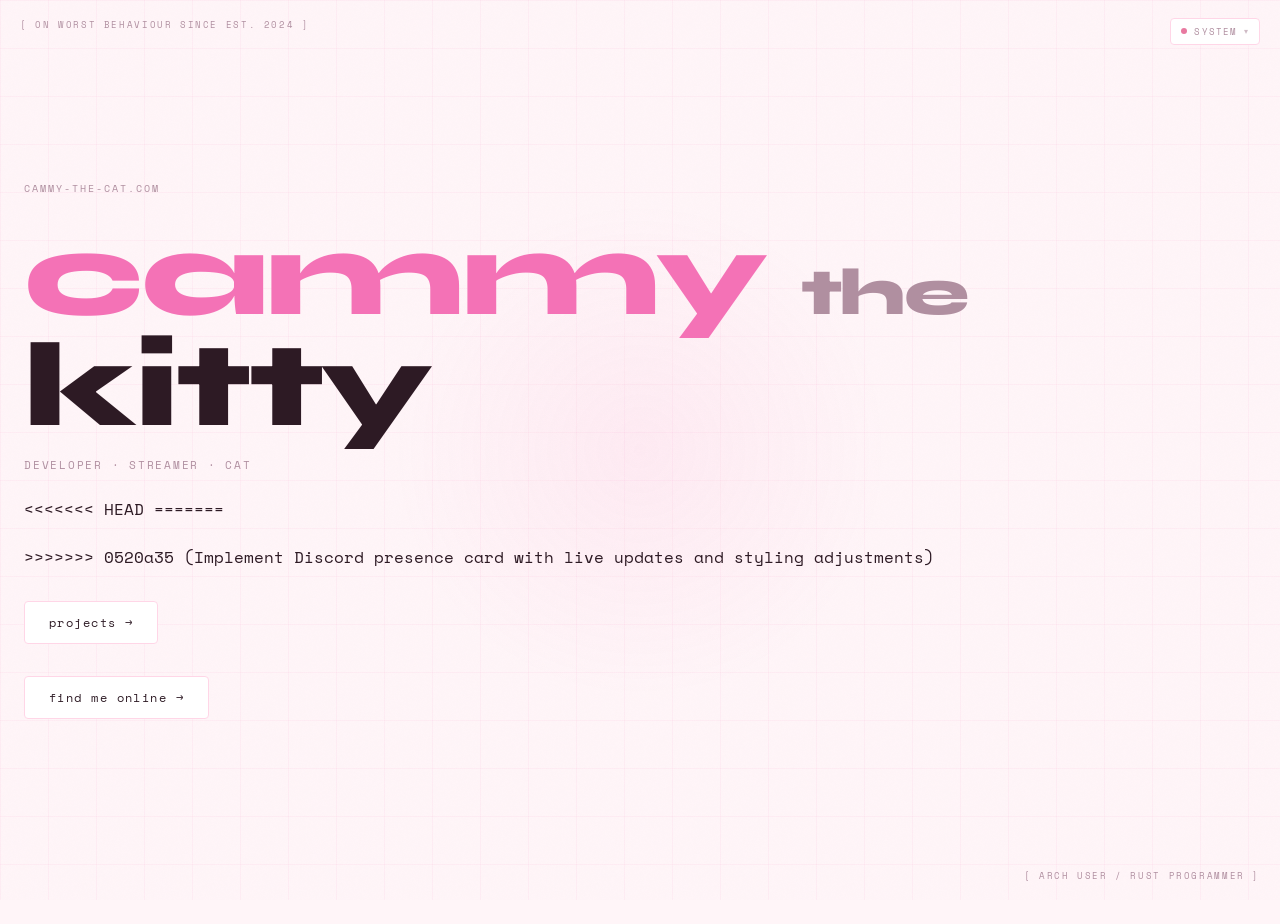
==== commit 6d7be418: "Implement Discord presence card with live updates and styling adjustments" ====
--- a/index.html
+++ b/index.html
@@ -25,7 +25,11 @@
                 <span class="name-kitty">kitty</span>
             </h2>
             <p class="tagline">developer · streamer · cat</p>
+<<<<<<< HEAD
 
+=======
+            <div id="now-playing" data-user="1110542429838397471"></div>
+>>>>>>> 0520a35 (Implement Discord presence card with live updates and styling adjustments)
             <div class="cta-row">
                     <a href="/projects" class="cta">projects →</a>
                 </div>
@@ -45,7 +49,12 @@
             document.body.style.setProperty('--my', e.clientY + 'px');
         });
     </script>
+<<<<<<< HEAD
     <script src="now-playing.js"></script>
     <script src="theme.js" onerror="console.warn('theme.js not found')"></script>
+=======
+
+    <script src="now-playing.js"></script>
+>>>>>>> 0520a35 (Implement Discord presence card with live updates and styling adjustments)
 </body>
 </html>
--- a/style.css
+++ b/style.css
@@ -459,69 +459,306 @@
 }
 
 /* ══════════════════════════════════════════════════════════ */
-/* LANYARD CARD                                               */
-/* ══════════════════════════════════════════════════════════ */
-.lanyard-card {
-    display: flex;
-    align-items: center;
-    gap: 12px;
-    padding: 10px 14px;
+/* PRESENCE CARD (now-playing.js)                             */
+/* ══════════════════════════════════════════════════════════ */
+.presence-card {
+    display: inline-flex;
+    flex-direction: column;
+    gap: 0;
     background: var(--surface);
     border: 1px solid var(--border);
     border-radius: 6px;
-    width: fit-content;
-    margin-top: -4px;
-}
-
-.lanyard-avatar-wrap {
+    padding: 12px 16px;
+    width: 737px;
     position: relative;
+    left: 408px;
+    font-family: 'Space Mono', monospace;
+    font-size: 11px;
+    color: var(--text);
+    transition: border-color .2s;
+}
+.presence-card:hover { border-color: var(--accent); }
+
+/* head row */
+.pc-head {
+    display: flex;
+    align-items: center;
+    gap: 10px;
+}
+
+/* avatar */
+.pc-avatar {
+    position: relative;
+    flex-shrink: 0;
+    width: 48px;
+    height: 48px;
+}
+.pc-av-img {
+    width: 48px;
+    height: 48px;
+    border-radius: 50%;
+    display: block;
+    background: var(--border);
+}
+.pc-av-deco {
+    position: absolute;
+    inset: -4px;
+    width: calc(100% + 8px);
+    height: calc(100% + 8px);
+    pointer-events: none;
+}
+.pc-status {
+    position: absolute;
+    bottom: 0; right: 0;
+    width: 11px; height: 11px;
+    border-radius: 50%;
+    border: 2px solid var(--surface);
+    background: #747f8d;
+}
+
+/* status colours */
+.presence-card[data-status="online"]  .pc-status { background: #43b581; }
+.presence-card[data-status="idle"]    .pc-status { background: #faa61a; }
+.presence-card[data-status="dnd"]     .pc-status { background: #f04747; }
+.presence-card[data-status="offline"] .pc-status { background: #747f8d; }
+
+/* id block */
+.pc-id {
+    display: flex;
+    flex-direction: column;
+    gap: 1px;
+    min-width: 0;
+    flex: 1;
+}
+.pc-name-row {
+    display: flex;
+    align-items: center;
+    gap: 5px;
+}
+.pc-name {
+    font-size: 14px;
+    font-weight: 700;
+    color: var(--text);
+    letter-spacing: .04em;
+    white-space: nowrap;
+    overflow: hidden;
+    text-overflow: ellipsis;
+}
+.pc-name.is-gradient {
+    -webkit-background-clip: text;
+    background-clip: text;
+    -webkit-text-fill-color: transparent;
+}
+.pc-tag {
+    display: inline-flex;
+    align-items: center;
+    gap: 3px;
+    font-size: 9px;
+    background: var(--border);
+    border-radius: 3px;
+    padding: 1px 4px;
+    color: var(--muted);
+    letter-spacing: .06em;
+    white-space: nowrap;
+}
+.pc-tag-badge { width: 12px; height: 12px; }
+.pc-sub-row {
+    display: flex;
+    align-items: center;
+    gap: 5px;
+}
+.pc-user {
+    font-size: 9px;
+    color: var(--muted);
+    letter-spacing: .06em;
+    white-space: nowrap;
+    overflow: hidden;
+    text-overflow: ellipsis;
+}
+.pc-platforms {
+    display: flex;
+    gap: 3px;
+    margin-left: auto;
+}
+.pc-plat { display: flex; }
+.pc-plat svg { width: 10px; height: 10px; color: var(--muted); }
+.pc-meta {
+    font-size: 9px;
+    color: var(--muted);
+    letter-spacing: .05em;
+}
+.pc-badges {
+    display: flex;
+    gap: 3px;
+    flex-wrap: wrap;
+    margin-top: 2px;
+}
+.pc-badge { width: 16px; height: 16px; }
+
+/* star / wishlist */
+.pc-star {
+    background: none;
+    border: none;
+    cursor: pointer;
+    color: var(--muted);
+    font-size: 12px;
+    padding: 2px 4px;
+    margin-left: auto;
+    transition: color .15s;
+}
+.pc-star:hover, .pc-star.on { color: #faa61a; }
+.pc-wishlist { display: none; }
+.presence-card.show-wishlist .pc-wishlist {
+    display: flex;
+    flex-direction: column;
+    gap: 4px;
+    margin-top: 8px;
+    border-top: 1px solid var(--border);
+    padding-top: 8px;
+}
+.pc-wishlist-title {
+    font-size: 9px;
+    letter-spacing: .1em;
+    color: var(--muted);
+    text-transform: uppercase;
+}
+.pc-wl-item {
+    display: flex;
+    align-items: center;
+    gap: 6px;
+    font-size: 10px;
+    color: var(--text);
+    text-decoration: none;
+}
+.pc-wl-item:hover { color: var(--accent); }
+.pc-wl-ic { width: 16px; height: 16px; border-radius: 3px; }
+.pc-wl-empty { font-size: 10px; color: var(--muted); margin: 0; }
+
+/* sections */
+.pc-sections {
+    display: flex;
+    flex-direction: column;
+    gap: 6px;
+}
+.presence-card.has-sections .pc-sections { margin-top: 8px; }
+
+.pc-row {
+    display: flex;
+    align-items: flex-start;
+    gap: 8px;
+    text-decoration: none;
+    color: inherit;
+}
+
+/* row icon */
+.pc-row-ic {
     flex-shrink: 0;
     width: 36px;
     height: 36px;
-}
-
-.lanyard-avatar {
-    width: 36px;
-    height: 36px;
-    border-radius: 50%;
-    display: block;
+    border-radius: 4px;
+    object-fit: cover;
     background: var(--border);
 }
-
-.lanyard-status-dot {
-    position: absolute;
-    bottom: 0;
-    right: 0;
-    width: 11px;
-    height: 11px;
-    border-radius: 50%;
-    border: 2px solid var(--surface);
-    background: #747f8d;
-}
-
-.lanyard-info {
-    display: flex;
-    flex-direction: column;
-    gap: 2px;
+.pc-dot {
+    width: 8px !important;
+    height: 8px !important;
+    border-radius: 50% !important;
+    background: var(--accent);
+    margin-top: 4px;
+}
+
+.pc-row-text {
+    display: flex;
+    flex-direction: column;
+    gap: 1px;
     min-width: 0;
-}
-
-.lanyard-name {
-    font-size: 12px;
+    flex: 1;
+}
+.pc-row-title {
+    font-size: 10px;
     font-weight: 700;
     color: var(--text);
     letter-spacing: .04em;
-}
-
-.lanyard-activity {
-    font-size: 10px;
-    color: var(--muted);
-    letter-spacing: .08em;
     white-space: nowrap;
     overflow: hidden;
     text-overflow: ellipsis;
-    max-width: 220px;
-}
+}
+.pc-row-detail, .pc-row-state {
+    font-size: 9px;
+    color: var(--muted);
+    letter-spacing: .05em;
+    white-space: nowrap;
+    overflow: hidden;
+    text-overflow: ellipsis;
+}
+.pc-row-elapsed {
+    font-size: 9px;
+    color: var(--muted);
+    letter-spacing: .04em;
+}
+
+/* custom status */
+.pc-custom {
+    display: flex;
+    align-items: center;
+    gap: 5px;
+    font-size: 10px;
+    color: var(--muted);
+    letter-spacing: .06em;
+}
+.pc-custom-emoji { width: 14px; height: 14px; }
+
+/* spotify */
+.pc-spotify { flex-direction: column; gap: 5px; }
+.pc-spotify-head { display: flex; gap: 8px; align-items: flex-start; }
+.pc-spotify-art {
+    width: 36px; height: 36px;
+    border-radius: 3px;
+    object-fit: cover;
+    flex-shrink: 0;
+    background: var(--border);
+}
+.pc-progress {
+    display: flex;
+    align-items: center;
+    gap: 5px;
+    width: 100%;
+}
+.pc-bar {
+    flex: 1;
+    height: 3px;
+    background: var(--border);
+    border-radius: 2px;
+    overflow: hidden;
+}
+.pc-fill {
+    height: 100%;
+    background: var(--accent);
+    border-radius: 2px;
+    width: 0%;
+    transition: width .5s linear;
+}
+.pc-cur, .pc-dur {
+    font-size: 8px;
+    color: var(--muted);
+    letter-spacing: .04em;
+    flex-shrink: 0;
+}
+
+/* activity buttons */
+.pc-buttons { display: flex; gap: 4px; flex-wrap: wrap; margin-top: 2px; }
+.pc-btn {
+    font-size: 9px;
+    border: 1px solid var(--border);
+    border-radius: 3px;
+    padding: 2px 6px;
+    color: var(--muted);
+    letter-spacing: .06em;
+    font-family: 'Space Mono', monospace;
+}
+
+/* stream */
+.pc-stream .pc-dot { background: #f04747; }
 
 /* ══════════════════════════════════════════════════════════ */
 /* CTA ROW                                                    */
@@ -552,7 +789,7 @@
 /* ─── Lanyard positioned under top-left corner tag ───────── */
 #now-playing {
     position: fixed;
-    top: 52px;   /* was 42px — extra 10px clears the av-deco bleed-up */
+    top: 42px;
     left: 20px;
     z-index: 10;
 }
@@ -584,7 +821,7 @@
     transition: border-color .15s, color .15s, transform .15s;
 }
 .theme-toggle-btn:hover,
-.theme-toggle-btn[aria-expanded="true"] {
+.theme-toggle-btn.is-open {
     border-color: var(--accent2);
     color: var(--accent);
 }
@@ -602,7 +839,7 @@
     opacity: .6;
     transition: transform .15s;
 }
-.theme-toggle-btn[aria-expanded="true"] .theme-toggle-caret { transform: rotate(180deg); }
+.theme-toggle-btn.is-open .theme-toggle-caret { transform: rotate(180deg); }
 
 .theme-menu {
     position: absolute;
@@ -647,13 +884,13 @@
     transition: background .12s, color .12s;
 }
 .theme-option:hover { background: var(--bg); color: var(--text); }
-.theme-option[aria-checked="true"] { color: var(--accent); }
+.theme-option.is-active { color: var(--accent); }
 .theme-option-check {
     font-size: 10px;
     opacity: 0;
     color: var(--accent);
 }
-.theme-option[aria-checked="true"] .theme-option-check { opacity: 1; }
+.theme-option.is-active .theme-option-check { opacity: 1; }
 
 @media (max-width: 480px) {
     .theme-toggle { top: 14px; right: 14px; }
--- a/now-playing.css
+++ b/now-playing.css
@@ -29,21 +29,22 @@
     overflow: visible;
     display: flex;
     align-items: center;
-    gap: 10px;
-    padding: 12px 20px 10px;
+    gap: 12px;
+    padding: 18px 22px 12px;
     position: relative;
 }
 
 .pc-avatar {
     position: relative;
     flex-shrink: 0;
-    width: 48px;
-    height: 48px;
+    width: 60px;
+    height: 60px;
+    overflow: visible;
 }
 
 .pc-av-img {
-    width: 48px;
-    height: 48px;
+    width: 60px;
+    height: 60px;
     border-radius: 50%;
     display: block;
     object-fit: cover;
@@ -54,7 +55,7 @@
 
 .pc-av-deco {
     position: absolute;
-    top: -14px;
+    top: -8px;
     left: 50%;
     transform: translateX(-50%);
     width: 80px;
@@ -64,16 +65,12 @@
     z-index: 2;
 }
 
-.pc-head {
-    padding-top: 20px;
-}
-
 .pc-status {
     position: absolute;
     bottom: 0;
     right: 0;
-    width: 13px;
-    height: 13px;
+    width: 15px;
+    height: 15px;
     border-radius: 50%;
     border: 2px solid var(--surface);
     background: #80848e;
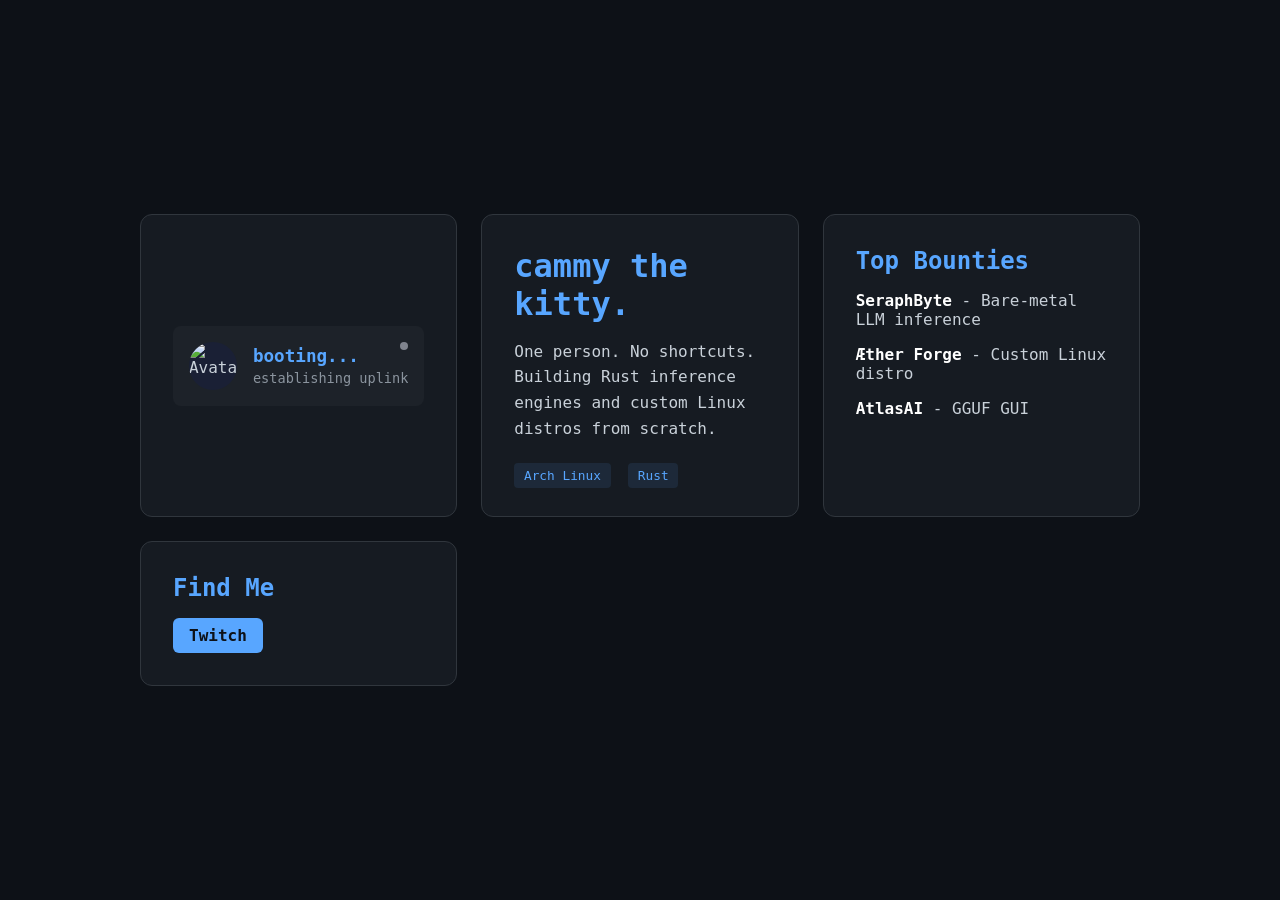
==== commit fd115dce: "yep full rebuild" ====
--- a/index.html
+++ b/index.html
@@ -1,60 +1,48 @@
 <!DOCTYPE html>
-<html lang="en" data-flavor="site">
+<html lang="en">
 <head>
-    <meta charset="UTF-8">
-    <meta name="viewport" content="width=device-width, initial-scale=1.0">
-    <title>cammy-the-cat</title>
-    <meta name="description" content="cammy the kitty — developer, streamer, and cat. arch linux enthusiast building things on the internet.">
-    <script src="/theme-init.js" onerror="console.warn('theme-init.js not found')"></script>
-    <link rel="icon" href="data:image/svg+xml,<svg xmlns=%22http://www.w3.org/2000/svg%22 viewBox=%220 0 100 100%22><text y=%22.9em%22 font-size=%2290%22>🐱</text></svg>">
-    <link rel="preconnect" href="https://fonts.googleapis.com">
-    <link href="https://fonts.googleapis.com/css2?family=Space+Mono:ital,wght@0,400;0,700;1,400&family=Syne:wght@700;800&display=swap" rel="stylesheet">
-    <link rel="stylesheet" href="style.css">
-    <link rel="stylesheet" href="now-playing.css">
+  <meta charset="UTF-8" />
+  <meta name="viewport" content="width=device-width, initial-scale=1.0" />
+  <title>cammy-the-cat | Terminal</title>
+  <link rel="stylesheet" href="style.css" />
+  <!-- Keeping your exact Discord badge CSS -->
+  <link rel="stylesheet" href="now-playing.css" />
 </head>
 <body>
-    <div class="noise"></div>
-    <div class="grid-overlay"></div>
+  <main class="bento-container">
+    <!-- Discord Badge Box -->
+    <div class="bento-item badge-wrapper">
+      <div id="now-playing" data-user="1110542429838397471"></div>
+    </div>
 
-    <main class="hero">
-        <div class="hero-inner">
-            <div class="eyebrow">cammy-the-cat.com</div>
-            <h2 class="name">
-                <span class="name-cammy">cammy</span>
-                <span class="name-the">the</span>
-                <span class="name-kitty">kitty</span>
-            </h2>
-            <p class="tagline">developer · streamer · cat</p>
-<<<<<<< HEAD
+    <!-- Intro Box -->
+    <div class="bento-item intro-box">
+      <h1>cammy the kitty.</h1>
+      <p>One person. No shortcuts. Building Rust inference engines and custom Linux distros from scratch.</p>
+      <div class="tags">
+        <span>Arch Linux</span>
+        <span>Rust</span>
+      </div>
+    </div>
 
-=======
-            <div id="now-playing" data-user="1110542429838397471"></div>
->>>>>>> 0520a35 (Implement Discord presence card with live updates and styling adjustments)
-            <div class="cta-row">
-                    <a href="/projects" class="cta">projects →</a>
-                </div>
-                <div class="cta-row">
-                    <a href="/socials" class="cta">find me online →</a>
-                </div>
-        </div>
+    <!-- Projects Box -->
+    <div class="bento-item projects-box">
+      <h2>Top Bounties</h2>
+      <ul>
+        <li><a href="https://github.com/cammythekitty/SeraphByte" target="_blank">SeraphByte</a> - Bare-metal LLM inference</li>
+        <li><a href="https://vaelora.dev/aether-forge" target="_blank">Æther Forge</a> - Custom Linux distro</li>
+        <li><a href="https://github.com/cammythekitty/AtlasAI" target="_blank">AtlasAI</a> - GGUF GUI</li>
+      </ul>
+    </div>
+    
+    <!-- Socials Box -->
+    <div class="bento-item socials-box">
+      <h2>Find Me</h2>
+      <a href="https://twitch.tv/cammy_the_kitty" target="_blank" class="btn">Twitch</a>
+    </div>
+  </main>
 
-        <div class="corner-tag top-left">[ ON WORST BEHAVIOUR SINCE EST. 2024 ]</div>
-        <div class="corner-tag bottom-right">[ ARCH USER / RUST PROGRAMMER ]</div>
-    <div id="now-playing" data-user="1110542429838397471"></div>
-    </main>
-
-    <script>
-        document.addEventListener('mousemove', e => {
-            document.body.style.setProperty('--mx', e.clientX + 'px');
-            document.body.style.setProperty('--my', e.clientY + 'px');
-        });
-    </script>
-<<<<<<< HEAD
-    <script src="now-playing.js"></script>
-    <script src="theme.js" onerror="console.warn('theme.js not found')"></script>
-=======
-
-    <script src="now-playing.js"></script>
->>>>>>> 0520a35 (Implement Discord presence card with live updates and styling adjustments)
+  <!-- Keeping your exact Discord badge JS -->
+  <script src="now-playing.js"></script>
 </body>
 </html>
--- a/style.css
+++ b/style.css
@@ -1,899 +1,90 @@
-/* ─── Variables ──────────────────────────────────────────── */
-/* Light theme (default) */
-:root {
-    --bg:       #fff5f8;
-    --surface:  #ffffff;
-    --border:   #ffd6e7;
-    --text:     #2d1a24;
-    --muted:    #b08fa0;
-    --accent:   #f472b6;
-    --accent2:  #e879a0;
-    --accent3:  #fbbfda;
-    --accent-rgb:  244,114,182;
-    --accent2-rgb: 232,121,160;
-    --github-rgb:  36,41,46;
-
-    --tag-bg:        #fff0f6;
-    --tag-color:     var(--accent2);
-    --row-divider:   #fff0f6;
-    --surface-hover: #fff5f8;
-
-    --twitch:   #9147ff;
-    --discord:  #5865f2;
-    --youtube:  #ff0000;
-    --github:   #24292e;
-
-    --mx: 50vw;
-    --my: 50vh;
+* {
+  box-sizing: border-box;
+  margin: 0;
+  padding: 0;
+  font-family: 'Space Mono', monospace;
 }
 
-/* Dark theme — applied when the OS prefers dark and the user hasn't
-   explicitly forced "light", OR when the user explicitly picks "dark"
-   from the menu (the block below handles that case unconditionally). */
-@media (prefers-color-scheme: dark) {
-    :root:not([data-theme="light"]) {
-        --bg:       #080b14;
-        --surface:  #0d1120;
-        --border:   #1a2035;
-        --text:     #c9d1e0;
-        --muted:    #3d4a63;
-        --accent:   #a5b4fc;
-        --accent2:  #6366f1;
-        --accent3:  #454f7a;
-        --accent-rgb:  165,180,252;
-        --accent2-rgb: 99,102,241;
-        --github-rgb:  230,237,243;
-
-        --tag-bg:        var(--surface);
-        --tag-color:     #4a5878;
-        --row-divider:   var(--border);
-        --surface-hover: #11162a;
-
-        --github:   #e6edf3;
-    }
+body {
+  background-color: #0d1117;
+  color: #c9d1d9;
+  display: flex;
+  justify-content: center;
+  align-items: center;
+  min-height: 100vh;
+  padding: 2rem;
 }
 
-:root[data-theme="dark"] {
-    --bg:       #080b14;
-    --surface:  #0d1120;
-    --border:   #1a2035;
-    --text:     #c9d1e0;
-    --muted:    #3d4a63;
-    --accent:   #a5b4fc;
-    --accent2:  #6366f1;
-    --accent3:  #454f7a;
-    --accent-rgb:  165,180,252;
-    --accent2-rgb: 99,102,241;
-    --github-rgb:  230,237,243;
-
-    --tag-bg:        var(--surface);
-    --tag-color:     #4a5878;
-    --row-divider:   var(--border);
-    --surface-hover: #11162a;
-
-    --github:   #e6edf3;
+.bento-container {
+  display: grid;
+  grid-template-columns: repeat(auto-fit, minmax(300px, 1fr));
+  gap: 1.5rem;
+  max-width: 1000px;
+  width: 100%;
 }
 
-/* ─── Reset ──────────────────────────────────────────────── */
-*, *::before, *::after { box-sizing: border-box; margin: 0; padding: 0; }
-
-html, body {
-    height: 100%;
-    background: var(--bg);
-    color: var(--text);
-    font-family: 'Space Mono', monospace;
-    overflow-x: hidden;
+.bento-item {
+  background: #161b22;
+  border: 1px solid #30363d;
+  border-radius: 12px;
+  padding: 2rem;
+  transition: transform 0.2s ease, border-color 0.2s ease;
 }
 
-a { color: inherit; text-decoration: none; }
-
-/* ─── Noise texture overlay ──────────────────────────────── */
-.noise {
-    position: fixed;
-    inset: 0;
-    pointer-events: none;
-    z-index: 0;
-    opacity: .02;
-    background-image: url("data:image/svg+xml,%3Csvg viewBox='0 0 256 256' xmlns='http://www.w3.org/2000/svg'%3E%3Cfilter id='noise'%3E%3CfeTurbulence type='fractalNoise' baseFrequency='0.9' numOctaves='4' stitchTiles='stitch'/%3E%3C/filter%3E%3Crect width='100%25' height='100%25' filter='url(%23noise)'/%3E%3C/svg%3E");
-    background-size: 128px;
+.bento-item:hover {
+  transform: translateY(-2px);
+  border-color: #58a6ff;
 }
 
-/* ─── Grid overlay ───────────────────────────────────────── */
-.grid-overlay {
-    position: fixed;
-    inset: 0;
-    pointer-events: none;
-    z-index: 0;
-    background-image:
-        linear-gradient(rgba(244,114,182,.06) 1px, transparent 1px),
-        linear-gradient(90deg, rgba(244,114,182,.06) 1px, transparent 1px);
-    background-size: 48px 48px;
+.badge-wrapper {
+  display: flex;
+  justify-content: center;
+  align-items: center;
 }
 
-/* ─── Cursor glow ────────────────────────────────────────── */
-body::before {
-    content: '';
-    position: fixed;
-    width: 500px;
-    height: 500px;
-    border-radius: 50%;
-    background: radial-gradient(circle, rgba(244,114,182,.08) 0%, transparent 70%);
-    pointer-events: none;
-    z-index: 0;
-    transform: translate(-50%, -50%);
-    left: var(--mx);
-    top: var(--my);
-    transition: left .12s ease, top .12s ease;
+h1, h2 {
+  color: #58a6ff;
+  margin-bottom: 1rem;
 }
 
-/* ─── Corner tags ────────────────────────────────────────── */
-.corner-tag {
-    position: fixed;
-    font-size: 9px;
-    letter-spacing: .18em;
-    color: var(--muted);
-    font-family: 'Space Mono', monospace;
-    z-index: 10;
-}
-.top-left     { top: 18px; left: 20px; }
-.bottom-right { bottom: 18px; right: 20px; }
-
-/* ══════════════════════════════════════════════════════════ */
-/* HERO PAGE                                                  */
-/* ══════════════════════════════════════════════════════════ */
-.hero {
-    position: relative;
-    z-index: 1;
-    min-height: 100vh;
-    display: flex;
-    align-items: center;
-    justify-content: center;
-    padding: 60px 24px;
+.intro-box p {
+  line-height: 1.6;
+  margin-bottom: 1.5rem;
 }
 
-.hero-inner {
-    display: flex;
-    flex-direction: column;
-    align-items: flex-start;
-    gap: 24px;
-    animation: heroIn .8s cubic-bezier(.16,1,.3,1) both;
+.tags span {
+  background: rgba(88, 166, 255, 0.1);
+  color: #58a6ff;
+  padding: 0.3rem 0.6rem;
+  border-radius: 4px;
+  font-size: 0.8rem;
+  margin-right: 0.5rem;
 }
 
-@keyframes heroIn {
-    from { opacity: 0; transform: translateY(24px); }
-    to   { opacity: 1; transform: translateY(0); }
+.projects-box ul {
+  list-style: none;
 }
 
-.eyebrow {
-    font-size: 10px;
-    letter-spacing: .2em;
-    color: var(--muted);
-    text-transform: uppercase;
+.projects-box li {
+  margin-bottom: 1rem;
 }
 
-.name {
-    font-family: 'Syne', sans-serif;
-    font-weight: 800;
-    font-size: clamp(64px, 12vw, 120px);
-    line-height: .92;
-    letter-spacing: -.02em;
+.projects-box a {
+  color: #fff;
+  text-decoration: none;
+  font-weight: bold;
 }
 
-.name-cammy  { color: var(--accent); }
-.name-sep    { color: var(--accent3); opacity: .8; }
-.name-the    { color: var(--muted); font-size: .55em; }
-.name-kitty  { color: var(--text); }
-
-.tagline {
-    font-size: 11px;
-    letter-spacing: .16em;
-    color: var(--muted);
-    text-transform: uppercase;
-    margin-top: -8px;
+.projects-box a:hover {
+  color: #58a6ff;
 }
 
-.cta {
-    display: inline-flex;
-    align-items: center;
-    gap: 10px;
-    border: 1px solid var(--border);
-    border-radius: 4px;
-    padding: 12px 24px;
-    font-size: 12px;
-    letter-spacing: .12em;
-    color: var(--text);
-    background: var(--surface);
-    transition: all .2s ease;
-    margin-top: 8px;
-    position: relative;
-    overflow: hidden;
-}
-.cta::before {
-    content: '';
-    position: absolute;
-    inset: 0;
-    background: linear-gradient(135deg, rgba(var(--accent-rgb),.08), transparent);
-    opacity: 0;
-    transition: opacity .2s;
-}
-.cta:hover {
-    border-color: var(--accent2);
-    color: var(--accent2);
-    transform: translateX(4px);
-}
-.cta:hover::before { opacity: 1; }
-.cta-arrow { transition: transform .2s; }
-.cta:hover .cta-arrow { transform: translateX(4px); }
-
-/* smaller nav variant */
-.nav-box {
-    display: inline-flex;
-    align-items: center;
-    gap: 6px;
-    border: 1px solid var(--border);
-    border-radius: 4px;
-    padding: 6px 12px;
-    font-size: 9px;
-    letter-spacing: .1em;
-    color: var(--muted);
-    background: transparent;
-    text-decoration: none;
-    transition: all .15s;
-    position: relative;
-}
-.nav-box:hover {
-    border-color: var(--accent2);
-    color: var(--accent2);
-    transform: translateX(1px);
-}
-
-/* ══════════════════════════════════════════════════════════ */
-/* SOCIALS PAGE                                               */
-/* ══════════════════════════════════════════════════════════ */
-.socials-page {
-    position: relative;
-    z-index: 1;
-    min-height: 100vh;
-    display: flex;
-    align-items: center;
-    justify-content: center;
-    padding: 60px 24px;
-}
-
-.socials-inner {
-    width: 100%;
-    max-width: 560px;
-    display: flex;
-    flex-direction: column;
-    gap: 32px;
-    animation: heroIn .8s cubic-bezier(.16,1,.3,1) both;
-}
-
-.back-link {
-    font-size: 10px;
-    letter-spacing: .14em;
-    color: var(--muted);
-    transition: color .15s;
-    align-self: flex-start;
-}
-.back-link:hover { color: var(--accent); }
-
-.socials-header { display: flex; flex-direction: column; gap: 6px; }
-
-.socials-title {
-    font-family: 'Syne', sans-serif;
-    font-weight: 800;
-    font-size: clamp(48px, 10vw, 80px);
-    line-height: .9;
-    letter-spacing: -.02em;
-    color: var(--accent);
-}
-
-/* ─── Cards ──────────────────────────────────────────────── */
-.cards {
-    display: flex;
-    flex-direction: column;
-    gap: 10px;
-}
-
-.card {
-    position: relative;
-    display: flex;
-    align-items: center;
-    gap: 18px;
-    padding: 18px 22px;
-    background: var(--surface);
-    border: 1px solid var(--border);
-    border-radius: 6px;
-    cursor: pointer;
-    overflow: hidden;
-    transition: transform .25s cubic-bezier(.16,1,.3,1), border-color .2s;
-    transform-style: preserve-3d;
-}
-
-/* platform accent line */
-.card::before {
-    content: '';
-    position: absolute;
-    left: 0; top: 0; bottom: 0;
-    width: 2px;
-    border-radius: 6px 0 0 6px;
-    transition: opacity .2s;
-    opacity: .7;
-}
-.card[data-platform="twitch"]::before  { background: var(--twitch); }
-.card[data-platform="discord"]::before { background: var(--discord); }
-.card[data-platform="youtube"]::before { background: var(--youtube); }
-.card[data-platform="github"]::before  { background: var(--github); }
-
-.card:hover { border-color: var(--accent3); }
-
-.card-glow {
-    position: absolute;
-    inset: 0;
-    opacity: 0;
-    transition: opacity .25s;
-    pointer-events: none;
-}
-.card[data-platform="twitch"]  .card-glow { background: radial-gradient(ellipse at left center, rgba(145,71,255,.06), transparent 60%); }
-.card[data-platform="discord"] .card-glow { background: radial-gradient(ellipse at left center, rgba(88,101,242,.06), transparent 60%); }
-.card[data-platform="youtube"] .card-glow { background: radial-gradient(ellipse at left center, rgba(255,0,0,.05), transparent 60%); }
-.card[data-platform="github"]  .card-glow { background: radial-gradient(ellipse at left center, rgba(var(--github-rgb),.05), transparent 60%); }
-.card:hover .card-glow { opacity: 1; }
-
-.card-icon {
-    flex-shrink: 0;
-    opacity: .65;
-    transition: opacity .2s;
-}
-.card[data-platform="twitch"]  .card-icon { color: var(--twitch); }
-.card[data-platform="discord"] .card-icon { color: var(--discord); }
-.card[data-platform="youtube"] .card-icon { color: var(--youtube); }
-.card[data-platform="github"]  .card-icon { color: var(--github); }
-.card:hover .card-icon { opacity: 1; }
-
-.card-body { flex: 1; min-width: 0; }
-
-.card-platform {
-    font-size: 9px;
-    letter-spacing: .16em;
-    text-transform: uppercase;
-    color: var(--muted);
-    margin-bottom: 3px;
-}
-.card-handle {
-    font-size: 15px;
-    font-weight: 700;
-    color: var(--text);
-    letter-spacing: -.01em;
-    white-space: nowrap;
-    overflow: hidden;
-    text-overflow: ellipsis;
-    transition: color .2s;
-}
-.card:hover .card-handle { color: var(--accent2); }
-
-.card-arrow {
-    font-size: 18px;
-    color: var(--muted);
-    flex-shrink: 0;
-    transition: color .2s, transform .2s;
-}
-.card:hover .card-arrow { color: var(--accent); transform: translate(2px, -2px); }
-
-/* ─── Staggered card entrance ────────────────────────────── */
-.card { animation: cardIn .6s cubic-bezier(.16,1,.3,1) both; }
-.card:nth-child(1) { animation-delay: .1s; }
-.card:nth-child(2) { animation-delay: .18s; }
-.card:nth-child(3) { animation-delay: .26s; }
-.card:nth-child(4) { animation-delay: .34s; }
-
-@keyframes cardIn {
-    from { opacity: 0; transform: translateX(-16px); }
-    to   { opacity: 1; transform: translateX(0); }
-}
-
-/* ─── Responsive ─────────────────────────────────────────── */
-@media (max-width: 480px) {
-    .corner-tag { display: none; }
-    .card-handle { font-size: 13px; }
-}
-
-/* ══════════════════════════════════════════════════════════ */
-/* PROJECT CARDS                                              */
-/* ══════════════════════════════════════════════════════════ */
-.proj-card { align-items: flex-start; }
-.proj-card .card-icon { margin-top: 2px; }
-
-.proj-name {
-    font-size: 14px;
-    font-weight: 700;
-    color: var(--text);
-    margin-bottom: 5px;
-    display: flex;
-    align-items: center;
-    gap: 8px;
-    transition: color .2s;
-}
-.card:hover .proj-name { color: var(--accent2); }
-
-.proj-badge {
-    font-size: 8px;
-    letter-spacing: .1em;
-    text-transform: uppercase;
-    color: var(--accent2);
-    border: 1px solid var(--accent3);
-    border-radius: 4px;
-    padding: 1px 5px;
-    font-weight: 400;
-}
-
-.proj-desc {
-    font-size: 11px;
-    color: var(--muted);
-    line-height: 1.55;
-    margin-bottom: 10px;
-}
-
-.proj-tags {
-    display: flex;
-    flex-wrap: wrap;
-    gap: 5px;
-}
-.tag {
-    font-size: 9px;
-    letter-spacing: .1em;
-    color: var(--tag-color);
-    background: var(--tag-bg);
-    border: 1px solid var(--border);
-    border-radius: 4px;
-    padding: 2px 7px;
-}
-
-.proj-footer {
-    font-size: 10px;
-    color: var(--muted);
-    letter-spacing: .08em;
-    text-align: center;
-    margin-top: -8px;
-}
-
-/* ══════════════════════════════════════════════════════════ */
-/* PRESENCE CARD (now-playing.js)                             */
-/* ══════════════════════════════════════════════════════════ */
-.presence-card {
-    display: inline-flex;
-    flex-direction: column;
-    gap: 0;
-    background: var(--surface);
-    border: 1px solid var(--border);
-    border-radius: 6px;
-    padding: 12px 16px;
-    width: 737px;
-    position: relative;
-    left: 408px;
-    font-family: 'Space Mono', monospace;
-    font-size: 11px;
-    color: var(--text);
-    transition: border-color .2s;
-}
-.presence-card:hover { border-color: var(--accent); }
-
-/* head row */
-.pc-head {
-    display: flex;
-    align-items: center;
-    gap: 10px;
-}
-
-/* avatar */
-.pc-avatar {
-    position: relative;
-    flex-shrink: 0;
-    width: 48px;
-    height: 48px;
-}
-.pc-av-img {
-    width: 48px;
-    height: 48px;
-    border-radius: 50%;
-    display: block;
-    background: var(--border);
-}
-.pc-av-deco {
-    position: absolute;
-    inset: -4px;
-    width: calc(100% + 8px);
-    height: calc(100% + 8px);
-    pointer-events: none;
-}
-.pc-status {
-    position: absolute;
-    bottom: 0; right: 0;
-    width: 11px; height: 11px;
-    border-radius: 50%;
-    border: 2px solid var(--surface);
-    background: #747f8d;
-}
-
-/* status colours */
-.presence-card[data-status="online"]  .pc-status { background: #43b581; }
-.presence-card[data-status="idle"]    .pc-status { background: #faa61a; }
-.presence-card[data-status="dnd"]     .pc-status { background: #f04747; }
-.presence-card[data-status="offline"] .pc-status { background: #747f8d; }
-
-/* id block */
-.pc-id {
-    display: flex;
-    flex-direction: column;
-    gap: 1px;
-    min-width: 0;
-    flex: 1;
-}
-.pc-name-row {
-    display: flex;
-    align-items: center;
-    gap: 5px;
-}
-.pc-name {
-    font-size: 14px;
-    font-weight: 700;
-    color: var(--text);
-    letter-spacing: .04em;
-    white-space: nowrap;
-    overflow: hidden;
-    text-overflow: ellipsis;
-}
-.pc-name.is-gradient {
-    -webkit-background-clip: text;
-    background-clip: text;
-    -webkit-text-fill-color: transparent;
-}
-.pc-tag {
-    display: inline-flex;
-    align-items: center;
-    gap: 3px;
-    font-size: 9px;
-    background: var(--border);
-    border-radius: 3px;
-    padding: 1px 4px;
-    color: var(--muted);
-    letter-spacing: .06em;
-    white-space: nowrap;
-}
-.pc-tag-badge { width: 12px; height: 12px; }
-.pc-sub-row {
-    display: flex;
-    align-items: center;
-    gap: 5px;
-}
-.pc-user {
-    font-size: 9px;
-    color: var(--muted);
-    letter-spacing: .06em;
-    white-space: nowrap;
-    overflow: hidden;
-    text-overflow: ellipsis;
-}
-.pc-platforms {
-    display: flex;
-    gap: 3px;
-    margin-left: auto;
-}
-.pc-plat { display: flex; }
-.pc-plat svg { width: 10px; height: 10px; color: var(--muted); }
-.pc-meta {
-    font-size: 9px;
-    color: var(--muted);
-    letter-spacing: .05em;
-}
-.pc-badges {
-    display: flex;
-    gap: 3px;
-    flex-wrap: wrap;
-    margin-top: 2px;
-}
-.pc-badge { width: 16px; height: 16px; }
-
-/* star / wishlist */
-.pc-star {
-    background: none;
-    border: none;
-    cursor: pointer;
-    color: var(--muted);
-    font-size: 12px;
-    padding: 2px 4px;
-    margin-left: auto;
-    transition: color .15s;
-}
-.pc-star:hover, .pc-star.on { color: #faa61a; }
-.pc-wishlist { display: none; }
-.presence-card.show-wishlist .pc-wishlist {
-    display: flex;
-    flex-direction: column;
-    gap: 4px;
-    margin-top: 8px;
-    border-top: 1px solid var(--border);
-    padding-top: 8px;
-}
-.pc-wishlist-title {
-    font-size: 9px;
-    letter-spacing: .1em;
-    color: var(--muted);
-    text-transform: uppercase;
-}
-.pc-wl-item {
-    display: flex;
-    align-items: center;
-    gap: 6px;
-    font-size: 10px;
-    color: var(--text);
-    text-decoration: none;
-}
-.pc-wl-item:hover { color: var(--accent); }
-.pc-wl-ic { width: 16px; height: 16px; border-radius: 3px; }
-.pc-wl-empty { font-size: 10px; color: var(--muted); margin: 0; }
-
-/* sections */
-.pc-sections {
-    display: flex;
-    flex-direction: column;
-    gap: 6px;
-}
-.presence-card.has-sections .pc-sections { margin-top: 8px; }
-
-.pc-row {
-    display: flex;
-    align-items: flex-start;
-    gap: 8px;
-    text-decoration: none;
-    color: inherit;
-}
-
-/* row icon */
-.pc-row-ic {
-    flex-shrink: 0;
-    width: 36px;
-    height: 36px;
-    border-radius: 4px;
-    object-fit: cover;
-    background: var(--border);
-}
-.pc-dot {
-    width: 8px !important;
-    height: 8px !important;
-    border-radius: 50% !important;
-    background: var(--accent);
-    margin-top: 4px;
-}
-
-.pc-row-text {
-    display: flex;
-    flex-direction: column;
-    gap: 1px;
-    min-width: 0;
-    flex: 1;
-}
-.pc-row-title {
-    font-size: 10px;
-    font-weight: 700;
-    color: var(--text);
-    letter-spacing: .04em;
-    white-space: nowrap;
-    overflow: hidden;
-    text-overflow: ellipsis;
-}
-.pc-row-detail, .pc-row-state {
-    font-size: 9px;
-    color: var(--muted);
-    letter-spacing: .05em;
-    white-space: nowrap;
-    overflow: hidden;
-    text-overflow: ellipsis;
-}
-.pc-row-elapsed {
-    font-size: 9px;
-    color: var(--muted);
-    letter-spacing: .04em;
-}
-
-/* custom status */
-.pc-custom {
-    display: flex;
-    align-items: center;
-    gap: 5px;
-    font-size: 10px;
-    color: var(--muted);
-    letter-spacing: .06em;
-}
-.pc-custom-emoji { width: 14px; height: 14px; }
-
-/* spotify */
-.pc-spotify { flex-direction: column; gap: 5px; }
-.pc-spotify-head { display: flex; gap: 8px; align-items: flex-start; }
-.pc-spotify-art {
-    width: 36px; height: 36px;
-    border-radius: 3px;
-    object-fit: cover;
-    flex-shrink: 0;
-    background: var(--border);
-}
-.pc-progress {
-    display: flex;
-    align-items: center;
-    gap: 5px;
-    width: 100%;
-}
-.pc-bar {
-    flex: 1;
-    height: 3px;
-    background: var(--border);
-    border-radius: 2px;
-    overflow: hidden;
-}
-.pc-fill {
-    height: 100%;
-    background: var(--accent);
-    border-radius: 2px;
-    width: 0%;
-    transition: width .5s linear;
-}
-.pc-cur, .pc-dur {
-    font-size: 8px;
-    color: var(--muted);
-    letter-spacing: .04em;
-    flex-shrink: 0;
-}
-
-/* activity buttons */
-.pc-buttons { display: flex; gap: 4px; flex-wrap: wrap; margin-top: 2px; }
-.pc-btn {
-    font-size: 9px;
-    border: 1px solid var(--border);
-    border-radius: 3px;
-    padding: 2px 6px;
-    color: var(--muted);
-    letter-spacing: .06em;
-    font-family: 'Space Mono', monospace;
-}
-
-/* stream */
-.pc-stream .pc-dot { background: #f04747; }
-
-/* ══════════════════════════════════════════════════════════ */
-/* CTA ROW                                                    */
-/* ══════════════════════════════════════════════════════════ */
-.cta-row {
-    display: flex;
-    gap: 10px;
-    flex-wrap: wrap;
-}
-
-/* ══════════════════════════════════════════════════════════ */
-/* MAIN CONTENT SPLIT                                         */
-/* ══════════════════════════════════════════════════════════ */
-.main-content-split {
-    display: flex;
-    flex-direction: row;
-    align-items: flex-start;
-    gap: 24px;
-    flex-wrap: wrap;
-}
-
-.left-buttons-col {
-    display: flex;
-    flex-direction: column;
-    gap: 10px;
-}
-
-/* ─── Lanyard positioned under top-left corner tag ───────── */
-#now-playing {
-    position: fixed;
-    top: 42px;
-    left: 20px;
-    z-index: 10;
-}
-/* ══════════════════════════════════════════════════════════ */
-/* THEME TOGGLE                                               */
-/* ══════════════════════════════════════════════════════════ */
-.theme-toggle {
-    position: fixed;
-    top: 16px;
-    right: 20px;
-    z-index: 30;
-    font-family: 'Space Mono', monospace;
-}
-
-.theme-toggle-btn {
-    display: inline-flex;
-    align-items: center;
-    gap: 7px;
-    background: var(--surface);
-    border: 1px solid var(--border);
-    border-radius: 4px;
-    padding: 6px 10px;
-    font-size: 9px;
-    letter-spacing: .12em;
-    text-transform: uppercase;
-    color: var(--muted);
-    font-family: inherit;
-    cursor: pointer;
-    transition: border-color .15s, color .15s, transform .15s;
-}
-.theme-toggle-btn:hover,
-.theme-toggle-btn.is-open {
-    border-color: var(--accent2);
-    color: var(--accent);
-}
-
-.theme-toggle-dot {
-    width: 6px;
-    height: 6px;
-    border-radius: 50%;
-    background: var(--accent2);
-    flex-shrink: 0;
-}
-
-.theme-toggle-caret {
-    font-size: 8px;
-    opacity: .6;
-    transition: transform .15s;
-}
-.theme-toggle-btn.is-open .theme-toggle-caret { transform: rotate(180deg); }
-
-.theme-menu {
-    position: absolute;
-    top: calc(100% + 6px);
-    right: 0;
-    min-width: 132px;
-    background: var(--surface);
-    border: 1px solid var(--border);
-    border-radius: 6px;
-    padding: 4px;
-    display: flex;
-    flex-direction: column;
-    gap: 2px;
-    box-shadow: 0 12px 28px rgba(0,0,0,.22);
-    opacity: 0;
-    visibility: hidden;
-    transform: translateY(-4px);
-    transition: opacity .15s ease, transform .15s ease, visibility .15s;
-}
-.theme-menu.open {
-    opacity: 1;
-    visibility: visible;
-    transform: translateY(0);
-}
-
-.theme-option {
-    display: flex;
-    align-items: center;
-    justify-content: space-between;
-    gap: 10px;
-    background: transparent;
-    border: none;
-    border-radius: 3px;
-    padding: 7px 9px;
-    font-size: 10px;
-    letter-spacing: .1em;
-    text-transform: uppercase;
-    color: var(--muted);
-    font-family: inherit;
-    cursor: pointer;
-    text-align: left;
-    transition: background .12s, color .12s;
-}
-.theme-option:hover { background: var(--bg); color: var(--text); }
-.theme-option.is-active { color: var(--accent); }
-.theme-option-check {
-    font-size: 10px;
-    opacity: 0;
-    color: var(--accent);
-}
-.theme-option.is-active .theme-option-check { opacity: 1; }
-
-@media (max-width: 480px) {
-    .theme-toggle { top: 14px; right: 14px; }
-    .theme-toggle-btn span:not(.theme-toggle-caret):not(.theme-toggle-dot) { display: none; }
-    .theme-toggle-btn { padding: 7px; }
+.btn {
+  display: inline-block;
+  background: #58a6ff;
+  color: #0d1117;
+  padding: 0.5rem 1rem;
+  text-decoration: none;
+  border-radius: 6px;
+  font-weight: bold;
 }
--- a/now-playing.css
+++ b/now-playing.css
@@ -1,262 +1,52 @@
-/* ─── Presence card ──────────────────────────────────────── */
-.presence-card {
-    display: inline-flex;
-    flex-direction: column;
-    background: var(--surface);
-    border: 1px solid var(--border);
-    border-radius: 8px;
-    overflow: visible;
-    width: 300px;
-    font-family: 'Space Mono', monospace;
-    position: relative;
+.np-minimal-card {
+  display: flex;
+  align-items: center;
+  gap: 1rem;
+  padding: 1rem;
+  background: rgba(255, 255, 255, 0.03);
+  border-radius: 8px;
+  position: relative;
 }
 
-.presence-card > * {
-    border-radius: inherit;
+#np-avatar {
+  width: 48px;
+  height: 48px;
+  border-radius: 50%;
+  object-fit: cover;
+  background: #1a2035;
 }
 
-.presence-card.has-profile-grad::before {
-    content: '';
-    display: block;
-    height: 4px;
-    background: linear-gradient(90deg,
-        rgb(var(--pc-grad-1-rgb, 244,114,182)),
-        rgb(var(--pc-grad-2-rgb, 232,121,160)));
+.np-text {
+  display: flex;
+  flex-direction: column;
+  gap: 0.25rem;
 }
 
-/* ─── Head ───────────────────────────────────────────────── */
-.pc-head {
-    overflow: visible;
-    display: flex;
-    align-items: center;
-    gap: 12px;
-    padding: 18px 22px 12px;
-    position: relative;
+.np-name {
+  font-weight: 700;
+  font-size: 1.1rem;
+  color: #58a6ff; 
 }
 
-.pc-avatar {
-    position: relative;
-    flex-shrink: 0;
-    width: 60px;
-    height: 60px;
-    overflow: visible;
+.np-status {
+  font-size: 0.85rem;
+  color: #8b949e;
+  white-space: nowrap;
+  overflow: hidden;
+  text-overflow: ellipsis;
+  max-width: 200px;
 }
 
-.pc-av-img {
-    width: 60px;
-    height: 60px;
-    border-radius: 50%;
-    display: block;
-    object-fit: cover;
-    background: var(--border);
-    position: relative;
-    z-index: 1;
+.np-dot {
+  position: absolute;
+  top: 1rem;
+  right: 1rem;
+  width: 8px;
+  height: 8px;
+  border-radius: 50%;
+  background: #80848e; /* offline default */
 }
 
-.pc-av-deco {
-    position: absolute;
-    top: -8px;
-    left: 50%;
-    transform: translateX(-50%);
-    width: 80px;
-    height: auto;
-    object-fit: contain;
-    pointer-events: none;
-    z-index: 2;
-}
-
-.pc-status {
-    position: absolute;
-    bottom: 0;
-    right: 0;
-    width: 15px;
-    height: 15px;
-    border-radius: 50%;
-    border: 2px solid var(--surface);
-    background: #80848e;
-    z-index: 3;
-}
-
-.presence-card[data-status="online"]  .pc-status { background: #23a55a; }
-.presence-card[data-status="idle"]    .pc-status { background: #f0b232; }
-.presence-card[data-status="dnd"]     .pc-status { background: #f23f43; }
-.presence-card[data-status="offline"] .pc-status { background: #80848e; }
-
-.pc-id {
-    display: flex;
-    flex-direction: column;
-    gap: 1px;
-    min-width: 0;
-    flex: 1;
-}
-
-.pc-name-row {
-    display: flex;
-    align-items: center;
-    gap: 6px;
-    min-width: 0;
-}
-
-.pc-name {
-    font-size: 13px;
-    font-weight: 700;
-    color: var(--text);
-    white-space: nowrap;
-    overflow: hidden;
-    text-overflow: ellipsis;
-}
-
-.pc-name.is-gradient {
-    background-clip: text;
-    -webkit-background-clip: text;
-    -webkit-text-fill-color: transparent;
-}
-
-.pc-tag {
-    display: inline-flex;
-    align-items: center;
-    gap: 3px;
-    font-size: 9px;
-    letter-spacing: .08em;
-    color: var(--accent2);
-    border: 1px solid var(--border);
-    border-radius: 4px;
-    padding: 1px 5px;
-    white-space: nowrap;
-    flex-shrink: 0;
-}
-
-.pc-tag-badge { height: 12px; width: auto; }
-
-.pc-sub-row {
-    display: flex;
-    align-items: center;
-    gap: 6px;
-    min-width: 0;
-}
-
-.pc-user {
-    font-size: 10px;
-    color: var(--muted);
-    white-space: nowrap;
-    overflow: hidden;
-    text-overflow: ellipsis;
-}
-
-.pc-platforms { display: flex; gap: 3px; align-items: center; flex-shrink: 0; }
-.pc-plat { display: inline-flex; color: var(--muted); opacity: .7; }
-.pc-plat svg { width: 12px; height: 12px; }
-
-.pc-meta { font-size: 10px; color: var(--muted); margin-top: 1px; }
-
-.pc-badges {
-    display: flex;
-    gap: 3px;
-    align-items: center;
-    flex-wrap: wrap;
-    margin-top: 3px;
-}
-.pc-badge { width: 16px; height: 16px; object-fit: contain; }
-.pc-badge-link { display: inline-flex; }
-
-/* ─── Star / wishlist ────────────────────────────────────── */
-.pc-star {
-    position: absolute;
-    top: 10px;
-    right: 12px;
-    background: none;
-    border: none;
-    cursor: pointer;
-    font-size: 14px;
-    color: var(--border);
-    padding: 2px;
-    transition: color .15s;
-    line-height: 1;
-}
-.pc-star:hover, .pc-star.on { color: var(--accent); }
-
-/* ─── Sections ───────────────────────────────────────────── */
-.pc-sections { display: flex; flex-direction: column; }
-.presence-card.has-sections .pc-sections { border-top: 1px solid var(--border); }
-
-.pc-row {
-    display: flex;
-    align-items: center;
-    gap: 10px;
-    padding: 8px 14px;
-    font-size: 11px;
-    text-decoration: none;
-    color: inherit;
-    transition: background .15s;
-}
-.pc-row + .pc-row { border-top: 1px solid var(--row-divider); }
-a.pc-row:hover { background: var(--surface-hover); }
-
-.pc-row--stack { flex-direction: column; align-items: stretch; gap: 6px; }
-.pc-row-link { display: flex; align-items: center; gap: 10px; }
-
-.pc-dot {
-    width: 6px;
-    height: 6px;
-    border-radius: 50%;
-    background: var(--accent);
-    flex-shrink: 0;
-}
-.presence-card[data-status="online"]  .pc-dot { background: #23a55a; }
-.presence-card[data-status="idle"]    .pc-dot { background: #f0b232; }
-.presence-card[data-status="dnd"]     .pc-dot { background: #f23f43; }
-.pc-stream .pc-dot { background: #9147ff; }
-
-.pc-row-ic-img {
-    width: 36px; height: 36px;
-    border-radius: 6px; object-fit: cover; flex-shrink: 0;
-}
-.pc-ic-wrap { position: relative; flex-shrink: 0; width: 36px; height: 36px; }
-.pc-ic-badge {
-    position: absolute; bottom: -3px; right: -3px;
-    width: 14px; height: 14px;
-    border-radius: 50%; border: 2px solid var(--surface); object-fit: cover;
-}
-
-.pc-row-text { display: flex; flex-direction: column; gap: 1px; min-width: 0; flex: 1; }
-.pc-row-kind { font-size: 9px; letter-spacing: .12em; text-transform: uppercase; color: var(--muted); }
-.pc-row-title { font-size: 12px; font-weight: 700; color: var(--text); white-space: nowrap; overflow: hidden; text-overflow: ellipsis; }
-.pc-row-sub { font-size: 10px; color: var(--muted); white-space: nowrap; overflow: hidden; text-overflow: ellipsis; }
-.pc-row-elapsed { font-size: 9px; color: var(--muted); margin-top: 1px; }
-
-/* ─── Custom status ──────────────────────────────────────── */
-.pc-custom { gap: 7px; }
-.pc-emoji { width: 16px; height: 16px; object-fit: contain; flex-shrink: 0; }
-.pc-custom-text { font-size: 11px; color: var(--text); white-space: nowrap; overflow: hidden; text-overflow: ellipsis; }
-
-/* ─── Spotify ────────────────────────────────────────────── */
-.pc-art { width: 38px; height: 38px; border-radius: 4px; object-fit: cover; flex-shrink: 0; }
-
-.pc-progress { display: flex; flex-direction: column; gap: 3px; margin-top: 4px; }
-.pc-bar { height: 3px; background: var(--border); border-radius: 2px; overflow: hidden; }
-.pc-fill {
-    height: 100%;
-    background: rgb(var(--np-accent, 244,114,182));
-    border-radius: 2px;
-    transition: width .9s linear;
-}
-.pc-times { display: flex; justify-content: space-between; font-size: 9px; color: var(--muted); }
-
-/* ─── Activity buttons ───────────────────────────────────── */
-.pc-buttons { display: flex; gap: 6px; flex-wrap: wrap; }
-.pc-btn {
-    font-size: 9px; letter-spacing: .08em;
-    color: var(--accent2); border: 1px solid var(--border);
-    border-radius: 4px; padding: 3px 8px;
-    font-family: 'Space Mono', monospace;
-}
-
-/* ─── Wishlist ───────────────────────────────────────────── */
-.pc-wishlist { display: none; flex-direction: column; gap: 6px; padding: 10px 14px; border-top: 1px solid var(--border); }
-.presence-card.show-wishlist .pc-wishlist { display: flex; }
-.pc-wishlist-title { font-size: 9px; letter-spacing: .14em; text-transform: uppercase; color: var(--muted); margin-bottom: 2px; }
-.pc-wl-item { display: flex; align-items: center; gap: 8px; font-size: 11px; color: var(--text); text-decoration: none; transition: color .15s; }
-a.pc-wl-item:hover { color: var(--accent); }
-.pc-wl-ic { width: 18px; height: 18px; object-fit: contain; flex-shrink: 0; }
-.pc-wl-name { white-space: nowrap; overflow: hidden; text-overflow: ellipsis; }
-.pc-wl-empty { font-size: 11px; color: var(--muted); }+.np-dot[data-status="online"] { background: #23a55a; }
+.np-dot[data-status="idle"]   { background: #f0b232; }
+.np-dot[data-status="dnd"]    { background: #f23f43; }
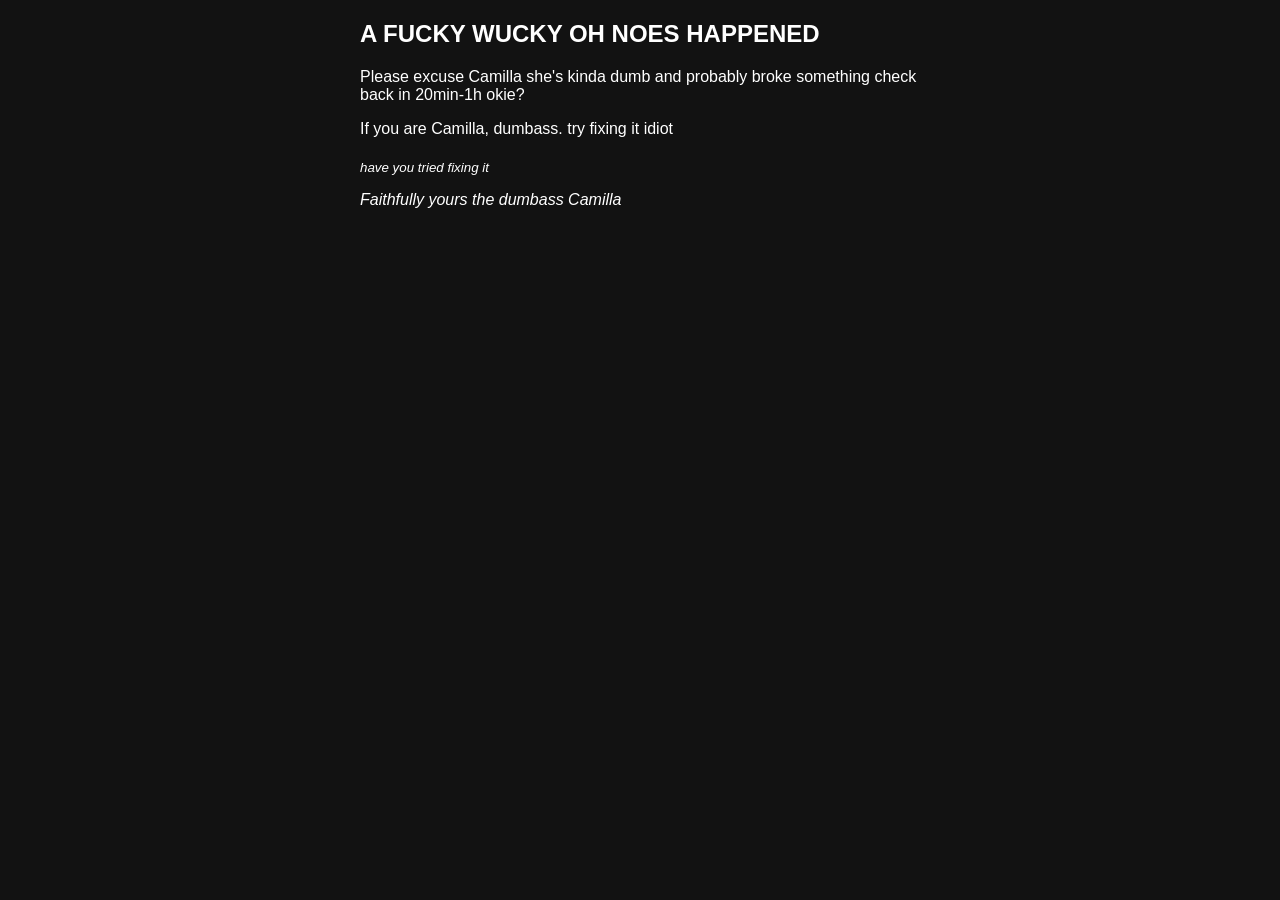
==== commit 16a36422: "small update for time management" ====
--- a/index.html
+++ b/index.html
@@ -1,48 +1,18 @@
 <!DOCTYPE html>
-<html lang="en">
+<html>
 <head>
-  <meta charset="UTF-8" />
-  <meta name="viewport" content="width=device-width, initial-scale=1.0" />
-  <title>cammy-the-cat | Terminal</title>
-  <link rel="stylesheet" href="style.css" />
-  <!-- Keeping your exact Discord badge CSS -->
-  <link rel="stylesheet" href="now-playing.css" />
+<title>oh noes</title>
+<style>
+html { color-scheme: dark; }
+body { width: 35em; margin: 0 auto;
+font-family: Tahoma, Verdana, Arial, sans-serif; }
+</style>
 </head>
 <body>
-  <main class="bento-container">
-    <!-- Discord Badge Box -->
-    <div class="bento-item badge-wrapper">
-      <div id="now-playing" data-user="1110542429838397471"></div>
-    </div>
-
-    <!-- Intro Box -->
-    <div class="bento-item intro-box">
-      <h1>cammy the kitty.</h1>
-      <p>One person. No shortcuts. Building Rust inference engines and custom Linux distros from scratch.</p>
-      <div class="tags">
-        <span>Arch Linux</span>
-        <span>Rust</span>
-      </div>
-    </div>
-
-    <!-- Projects Box -->
-    <div class="bento-item projects-box">
-      <h2>Top Bounties</h2>
-      <ul>
-        <li><a href="https://github.com/cammythekitty/SeraphByte" target="_blank">SeraphByte</a> - Bare-metal LLM inference</li>
-        <li><a href="https://vaelora.dev/aether-forge" target="_blank">Æther Forge</a> - Custom Linux distro</li>
-        <li><a href="https://github.com/cammythekitty/AtlasAI" target="_blank">AtlasAI</a> - GGUF GUI</li>
-      </ul>
-    </div>
-    
-    <!-- Socials Box -->
-    <div class="bento-item socials-box">
-      <h2>Find Me</h2>
-      <a href="https://twitch.tv/cammy_the_kitty" target="_blank" class="btn">Twitch</a>
-    </div>
-  </main>
-
-  <!-- Keeping your exact Discord badge JS -->
-  <script src="now-playing.js"></script>
+<h2>A FUCKY WUCKY OH NOES HAPPENED</h1>
+<p>Please excuse Camilla she's kinda dumb and probably broke something check back in 20min-1h okie?</p>
+<p>If you are Camilla, dumbass. try fixing it idiot </p>
+<p><sub><em>have you tried fixing it</em></sub></p>
+<p><em>Faithfully yours the dumbass Camilla</em></p>
 </body>
-</html>+</html>
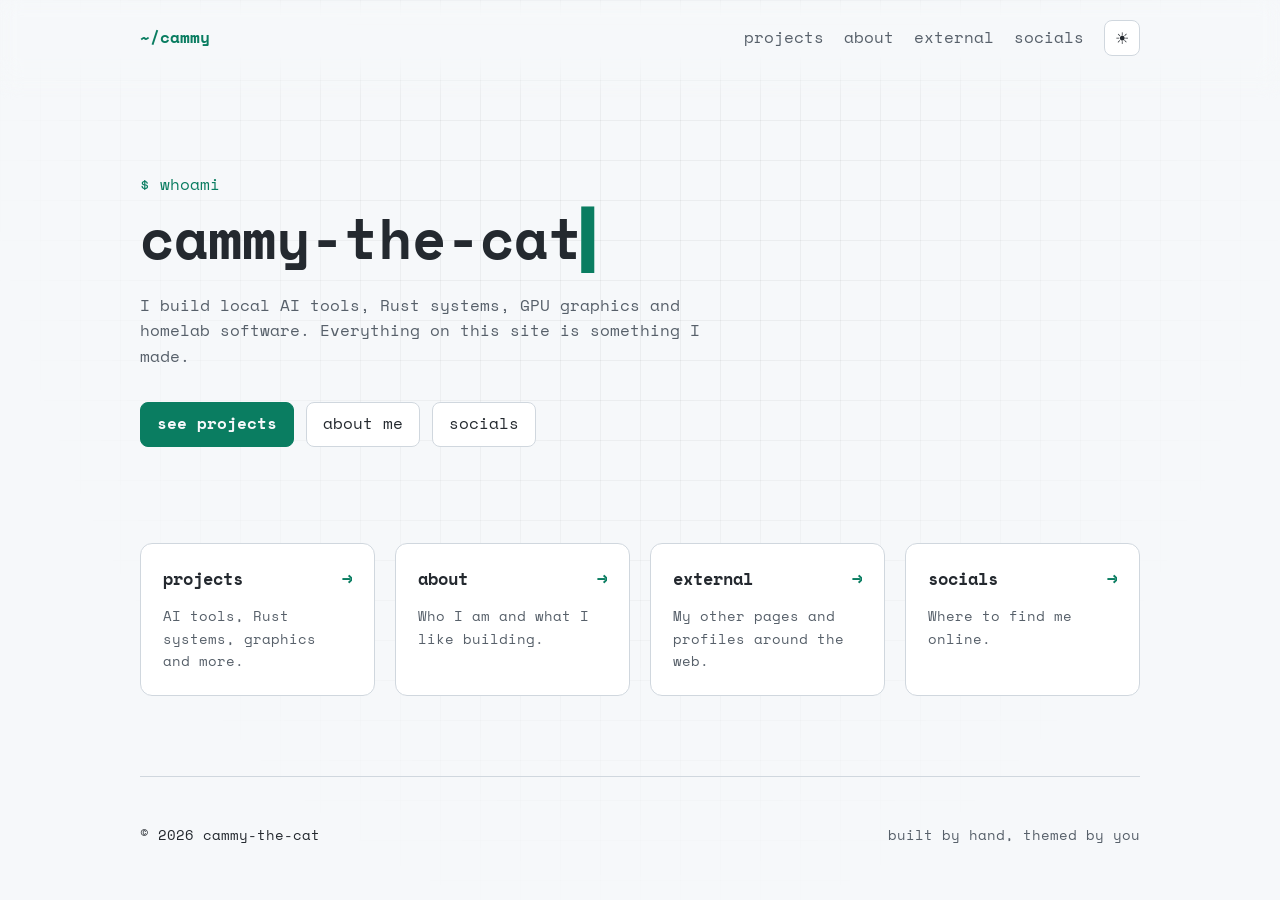
==== commit 82a79913: "feat: add initial site structure and content for cammy-the-cat - Created agent skills index.json for" ====
--- a/index.html
+++ b/index.html
@@ -1,18 +1,65 @@
 <!DOCTYPE html>
-<html>
+<html lang="en">
 <head>
-<title>oh noes</title>
-<style>
-html { color-scheme: dark; }
-body { width: 35em; margin: 0 auto;
-font-family: Tahoma, Verdana, Arial, sans-serif; }
-</style>
+  <meta charset="utf-8">
+  <meta name="viewport" content="width=device-width, initial-scale=1">
+  <title>cammy-the-cat</title>
+  <meta name="description" content="Cammy's personal site: local AI, Rust systems, graphics and homelab projects.">
+  <script>
+    // Apply saved theme before first paint to avoid a flash.
+    try {
+      var t = localStorage.getItem('theme');
+      if (t === 'light' || t === 'dark') document.documentElement.dataset.theme = t;
+    } catch (e) {}
+  </script>
+  <link rel="preconnect" href="https://fonts.googleapis.com">
+  <link rel="preconnect" href="https://fonts.gstatic.com" crossorigin>
+  <link href="https://fonts.googleapis.com/css2?family=Space+Mono:wght@400;700&display=swap" rel="stylesheet">
+  <link rel="stylesheet" href="/style.css">
 </head>
 <body>
-<h2>A FUCKY WUCKY OH NOES HAPPENED</h1>
-<p>Please excuse Camilla she's kinda dumb and probably broke something check back in 20min-1h okie?</p>
-<p>If you are Camilla, dumbass. try fixing it idiot </p>
-<p><sub><em>have you tried fixing it</em></sub></p>
-<p><em>Faithfully yours the dumbass Camilla</em></p>
+  <div class="bg-grid" aria-hidden="true"></div>
+
+  <header class="topbar">
+    <a class="brand" href="/">~/cammy</a>
+    <nav>
+      <a href="/projects/">projects</a>
+      <a href="/about/">about</a>
+      <a href="/external/">external</a>
+      <a href="/socials/">socials</a>
+      <button id="theme-toggle" type="button" aria-label="Toggle light/dark theme">
+        <span class="icon-dark">☾</span><span class="icon-light">☀</span>
+      </button>
+    </nav>
+  </header>
+
+  <main>
+    <section class="hero">
+      <p class="prompt">$ whoami</p>
+      <h1><span id="typed"></span><span class="caret" aria-hidden="true">▍</span></h1>
+      <p class="lead">I build local AI tools, Rust systems, GPU graphics and homelab software. Everything on this site is something I made.</p>
+      <div class="hero-links">
+        <a class="btn primary" href="/projects/">see projects</a>
+        <a class="btn" href="/about/">about me</a>
+        <a class="btn" href="/socials/">socials</a>
+      </div>
+    </section>
+
+    <section>
+      <div class="tiles">
+        <a class="card reveal" href="/projects/"><h3><span>projects</span><span class="arrow" aria-hidden="true">→</span></h3><p>AI tools, Rust systems, graphics and more.</p></a>
+        <a class="card reveal" href="/about/"><h3><span>about</span><span class="arrow" aria-hidden="true">→</span></h3><p>Who I am and what I like building.</p></a>
+        <a class="card reveal" href="/external/"><h3><span>external</span><span class="arrow" aria-hidden="true">→</span></h3><p>My other pages and profiles around the web.</p></a>
+        <a class="card reveal" href="/socials/"><h3><span>socials</span><span class="arrow" aria-hidden="true">→</span></h3><p>Where to find me online.</p></a>
+      </div>
+    </section>
+  </main>
+
+  <footer>
+    <span>© <span id="year"></span> cammy-the-cat</span>
+    <span class="muted">built by hand, themed by you</span>
+  </footer>
+
+  <script src="/script.js"></script>
 </body>
 </html>
--- a/style.css
+++ b/style.css
@@ -0,0 +1,169 @@
+/* ---------- tokens ---------- */
+:root {
+  --bg: #0d1117;
+  --surface: #161b22;
+  --border: #30363d;
+  --text: #c9d1d9;
+  --muted: #8b949e;
+  --accent: #7ee0c3;
+  --accent-2: #a78bfa;
+  --glow: rgba(126, 224, 195, .18);
+  --grid: rgba(255, 255, 255, .035);
+  --radius: 12px;
+  color-scheme: dark;
+}
+@media (prefers-color-scheme: light) {
+  :root:not([data-theme="dark"]) {
+    --bg: #f6f8fa; --surface: #ffffff; --border: #d0d7de;
+    --text: #24292f; --muted: #57606a;
+    --accent: #0a7d61; --accent-2: #6d4fd6;
+    --glow: rgba(10, 125, 97, .16); --grid: rgba(0, 0, 0, .045);
+    color-scheme: light;
+  }
+}
+:root[data-theme="light"] {
+  --bg: #f6f8fa; --surface: #ffffff; --border: #d0d7de;
+  --text: #24292f; --muted: #57606a;
+  --accent: #0a7d61; --accent-2: #6d4fd6;
+  --glow: rgba(10, 125, 97, .16); --grid: rgba(0, 0, 0, .045);
+  color-scheme: light;
+}
+
+/* ---------- base ---------- */
+* { box-sizing: border-box; margin: 0; padding: 0; }
+html { scroll-behavior: smooth; }
+body {
+  background: var(--bg);
+  color: var(--text);
+  font-family: 'Space Mono', ui-monospace, monospace;
+  line-height: 1.6;
+  transition: background .25s, color .25s;
+}
+a { color: inherit; text-decoration: none; }
+.muted { color: var(--muted); font-weight: 400; }
+html, body { overflow-x: clip; }
+.bg-grid {
+  position: fixed; inset: 0; z-index: -1; pointer-events: none;
+  background-image:
+    linear-gradient(var(--grid) 1px, transparent 1px),
+    linear-gradient(90deg, var(--grid) 1px, transparent 1px);
+  background-size: 40px 40px;
+  mask-image: radial-gradient(ellipse at 50% 0%, #000 30%, transparent 75%);
+}
+
+/* ---------- layout ---------- */
+.topbar, main, footer { width: min(1000px, 100% - 2rem); margin-inline: auto; }
+.topbar {
+  display: flex; justify-content: space-between; align-items: center;
+  padding: 1.25rem 0; position: sticky; top: 0; z-index: 10;
+}
+.topbar::before {
+  content: ""; position: absolute; z-index: -1; pointer-events: none;
+  left: 50%; width: 100vw; transform: translateX(-50%); top: 0; bottom: -1.5rem;
+  backdrop-filter: blur(10px);
+  -webkit-mask-image: linear-gradient(#000 55%, transparent);
+  mask-image: linear-gradient(#000 55%, transparent);
+}
+.brand { font-weight: 700; color: var(--accent); }
+nav { display: flex; gap: 1.25rem; align-items: center; }
+nav a { color: var(--muted); transition: color .15s; }
+nav a:hover { color: var(--text); }
+
+#theme-toggle {
+  background: var(--surface); color: var(--text);
+  border: 1px solid var(--border); border-radius: 8px;
+  width: 2.25rem; height: 2.25rem; cursor: pointer; font-size: 1rem;
+  transition: border-color .15s, transform .15s;
+}
+#theme-toggle:hover { border-color: var(--accent); transform: rotate(15deg); }
+.icon-light { display: none; }
+:root[data-theme="light"] .icon-dark { display: none; }
+:root[data-theme="light"] .icon-light { display: inline; }
+@media (prefers-color-scheme: light) {
+  :root:not([data-theme="dark"]) .icon-dark { display: none; }
+  :root:not([data-theme="dark"]) .icon-light { display: inline; }
+}
+
+/* ---------- hero ---------- */
+.hero { padding: 6rem 0 4rem; }
+.prompt { color: var(--accent); margin-bottom: .5rem; }
+h1 { font-size: clamp(2rem, 6vw, 3.5rem); line-height: 1.15; min-height: 1.2em; }
+.caret { color: var(--accent); animation: blink 1s steps(1) infinite; }
+@keyframes blink { 50% { opacity: 0; } }
+.lead { max-width: 38rem; margin: 1.25rem 0 2rem; color: var(--muted); }
+.hero-links { display: flex; flex-wrap: wrap; gap: .75rem; }
+.btn {
+  border: 1px solid var(--border); background: var(--surface);
+  padding: .55rem 1rem; border-radius: 8px;
+  transition: border-color .15s, transform .15s, box-shadow .15s;
+}
+.btn:hover { border-color: var(--accent); transform: translateY(-2px); box-shadow: 0 6px 20px var(--glow); }
+.btn.primary { background: var(--accent); color: var(--bg); border-color: var(--accent); font-weight: 700; }
+
+/* ---------- projects ---------- */
+section { padding: 2rem 0; scroll-margin-top: 4rem; }
+h2 { font-size: 1.4rem; margin-bottom: 1rem; }
+.section-head { display: flex; flex-wrap: wrap; gap: 1rem; justify-content: space-between; align-items: end; margin-bottom: 1rem; }
+.section-head h2 { margin: 0; }
+.filters { display: flex; flex-wrap: wrap; gap: .5rem; }
+.chip {
+  font: inherit; font-size: .8rem; cursor: pointer;
+  background: transparent; color: var(--muted);
+  border: 1px solid var(--border); border-radius: 999px; padding: .2rem .8rem;
+  transition: all .15s;
+}
+.chip:hover { color: var(--text); border-color: var(--accent); }
+.chip[aria-pressed="true"] { background: var(--accent); color: var(--bg); border-color: var(--accent); }
+
+.grid { display: grid; grid-template-columns: repeat(auto-fill, minmax(290px, 1fr)); gap: 1.25rem; }
+.card {
+  position: relative; overflow: hidden;
+  display: flex; flex-direction: column; gap: .75rem;
+  background: var(--surface); border: 1px solid var(--border);
+  border-radius: var(--radius); padding: 1.4rem;
+  transition: transform .2s ease, border-color .2s ease, box-shadow .2s ease, opacity .3s;
+}
+.card::before { /* cursor spotlight */
+  content: ""; position: absolute; inset: 0; pointer-events: none;
+  background: radial-gradient(260px circle at var(--mx, 50%) var(--my, 50%), var(--glow), transparent 70%);
+  opacity: 0; transition: opacity .25s;
+}
+.card:hover { transform: translateY(-4px); border-color: var(--accent); box-shadow: 0 10px 30px var(--glow); }
+.card:hover::before { opacity: 1; }
+.card h3 { font-size: 1.05rem; display: flex; justify-content: space-between; gap: .5rem; }
+.card h3 .arrow { color: var(--accent); transition: transform .2s; }
+.card:hover h3 .arrow { transform: translate(3px, -3px); }
+.card p { color: var(--muted); font-size: .88rem; flex: 1; }
+.tags { display: flex; flex-wrap: wrap; gap: .4rem; }
+.tag { font-size: .72rem; color: var(--accent-2); border: 1px solid var(--border); border-radius: 6px; padding: 0 .45rem; }
+.card.hidden { display: none; }
+
+/* ---------- reveal ---------- */
+.reveal { opacity: 0; transform: translateY(18px); transition: opacity .6s ease, transform .6s ease; }
+.reveal.in { opacity: 1; transform: none; }
+
+/* ---------- about / footer ---------- */
+.about p { max-width: 40rem; color: var(--muted); }
+footer { display: flex; flex-wrap: wrap; justify-content: space-between; gap: .5rem; padding: 3rem 0 2rem; font-size: .85rem; border-top: 1px solid var(--border); margin-top: 3rem; }
+
+@media (prefers-reduced-motion: reduce) {
+  html { scroll-behavior: auto; }
+  *, *::before { animation: none !important; transition: none !important; }
+  .reveal { opacity: 1; transform: none; }
+}
+
+/* ---------- multi-page additions ---------- */
+nav a[aria-current="page"] { color: var(--accent); }
+.page-head { padding: 3rem 0 .5rem; }
+.page-head h1 { font-size: clamp(1.8rem, 5vw, 2.6rem); min-height: 0; }
+.page-head .lead { margin-bottom: 0; }
+.tiles { display: grid; grid-template-columns: repeat(auto-fill, minmax(230px, 1fr)); gap: 1.25rem; }
+.prose { display: grid; gap: 1rem; max-width: 40rem; }
+.prose p { color: var(--text); }
+.tags.big .tag { font-size: .85rem; padding: .1rem .7rem; }
+.list { list-style: none; display: grid; gap: .6rem; max-width: 40rem; color: var(--muted); }
+.list li::before { content: "› "; color: var(--accent); }
+.inline { color: var(--accent); border-bottom: 1px dashed var(--accent); }
+.inline:hover { border-bottom-style: solid; }
+@media (max-width: 560px) { nav { gap: .8rem; font-size: .9rem; } }
+button.card { font: inherit; color: inherit; text-align: left; cursor: pointer; }
